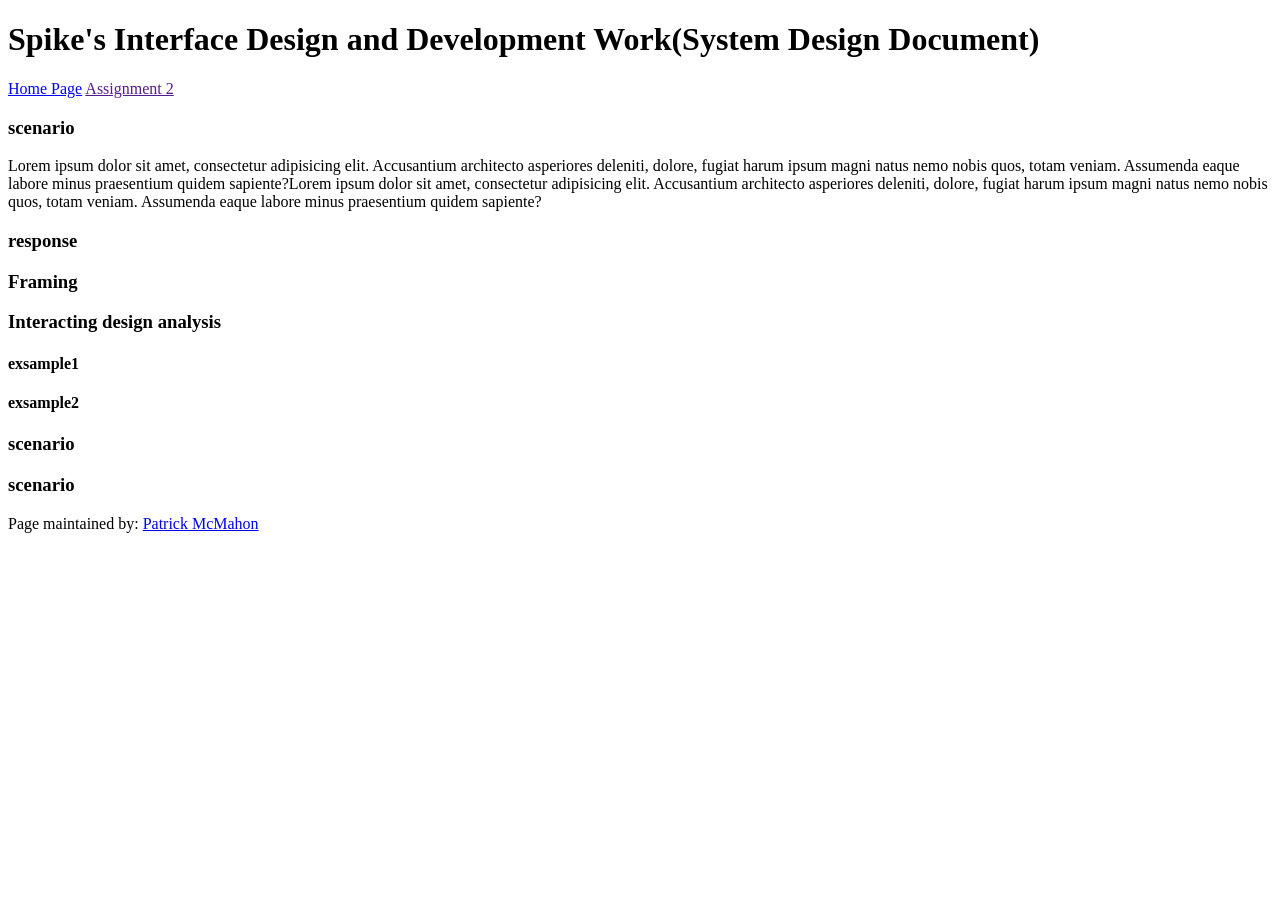
==== assignment1.html @ 2591f69e "111" ====
<!doctype html>
<html lang="en">
<head>
    <meta charset="UTF-8">
    <meta name="viewport"
          content="width=device-width, user-scalable=no, initial-scale=1.0, maximum-scale=1.0, minimum-scale=1.0">
    <meta http-equiv="X-UA-Compatible" content="ie=edge">

<!-- !!!!! -->
<!--    change this to refer to your specific page  -->
    <title>Assignment 1</title>

<!-- !!!!! -->
<!--  change this to your preferred icon  -->
    <!-- favicon was sourced from favicon.io but the original graphics are copyright 2020 Twitter, Inc
    and other contributors -->
    <!-- They are licensed under CC-BY 4.0 as linked below -->
    <!-- https://creativecommons.org/licenses/by/4.0/ -->
    <link rel="icon" type="image/png" href="./assets/icons/favicon.png">

    <link rel="stylesheet" href="reset.css">
    <link rel="stylesheet" href="style.css">
</head>
<body>

    <header>
<!-- !!!!! -->
<!--    change this to your preferred online name  -->
        <h1>Spike's Interface Design and Development Work(System Design Document)</h1>
    </header>

    <div class="mainNavContainer">

        <nav>
            <a href="./index.html">Home Page</a>
            <a href="">Assignment 2</a>
        </nav>

        <main>
            <section id="scenario-section">
                <h3>scenario</h3>
                <p> Lorem ipsum dolor sit amet, consectetur adipisicing elit. Accusantium architecto asperiores deleniti, dolore, fugiat harum ipsum magni natus nemo nobis quos, totam veniam. Assumenda eaque labore minus praesentium quidem sapiente?Lorem ipsum dolor sit amet, consectetur adipisicing elit. Accusantium architecto asperiores deleniti, dolore, fugiat harum ipsum magni natus nemo nobis quos, totam veniam. Assumenda eaque labore minus praesentium quidem sapiente?</p>
            </section>
             
                <h3>response</h3>
            
            </section>
             </section>
             
                <h3>Framing</h3>
            
            </section>
             </section>
             
                <h3>Interacting design analysis</h3>
                <h4>exsample1</h4>
                <h4>exsample2</h4>
            
            </section>
             </section>
             
                <h3>scenario</h3>
            
            </section>
             </section>
             
                <h3>scenario</h3>
            
            </section>
        </main>

        <!-- this is an empty element which helps with spacing -->
        <aside></aside>

    </div>

    <footer>
        <p>
<!-- !!!!! -->
<!--    change this to your preferred online name and update link to refer to your github page  -->
            Page maintained by:
            <a href="https://github.com/p-mcmahon-rmit/" target="_blank">
            Patrick McMahon
            </a>
        </p>
    </footer>
</body>
</html>
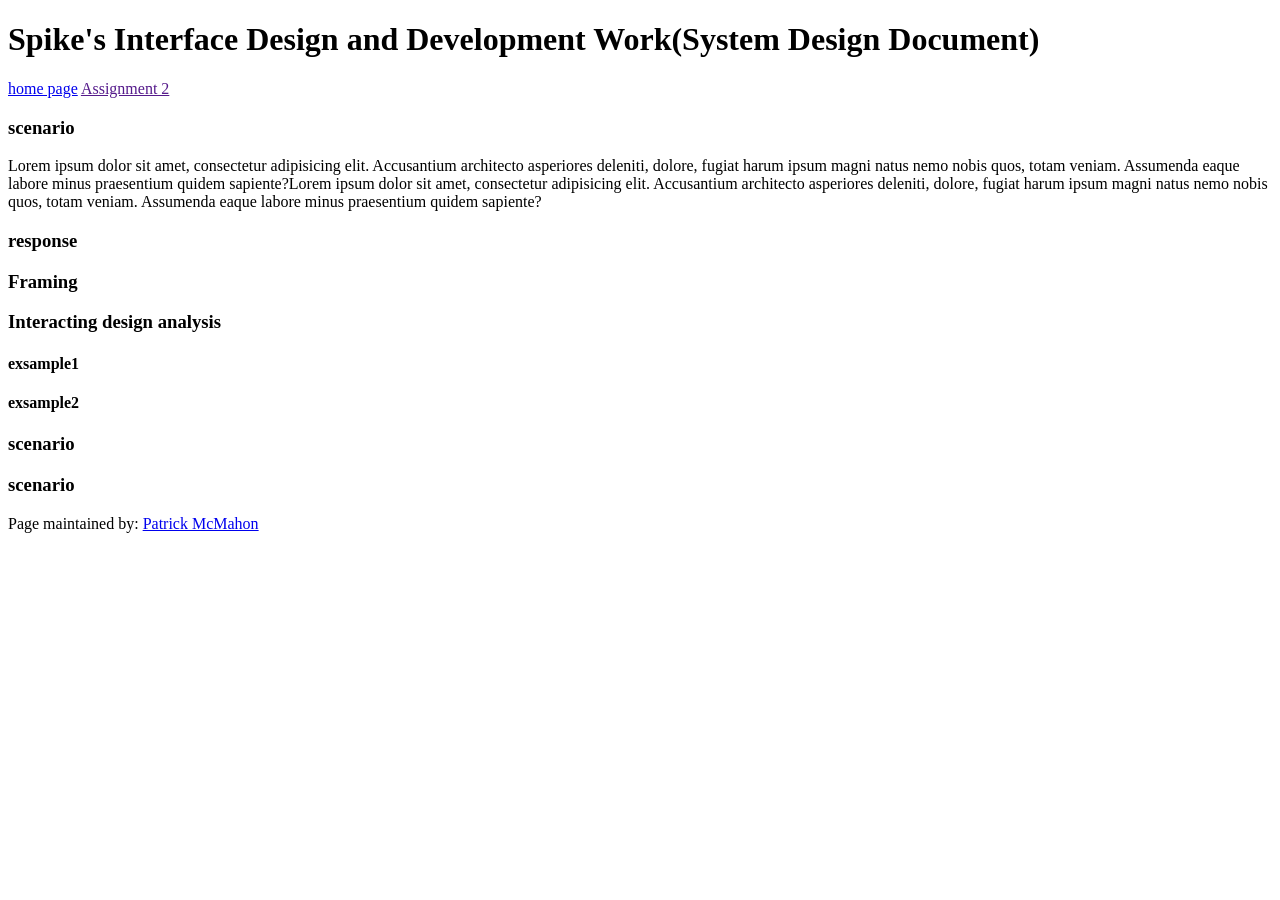
==== commit 742754a0: "detail" ====
--- a/assignment1.html
+++ b/assignment1.html
@@ -8,7 +8,7 @@
 
 <!-- !!!!! -->
 <!--    change this to refer to your specific page  -->
-    <title>Assignment 1</title>
+    <title>specialisationWorkIndex</title>
 
 <!-- !!!!! -->
 <!--  change this to your preferred icon  -->
@@ -32,7 +32,7 @@
     <div class="mainNavContainer">
 
         <nav>
-            <a href="./index.html">Home Page</a>
+            <a href="./index.html">home page</a>
             <a href="">Assignment 2</a>
         </nav>
 
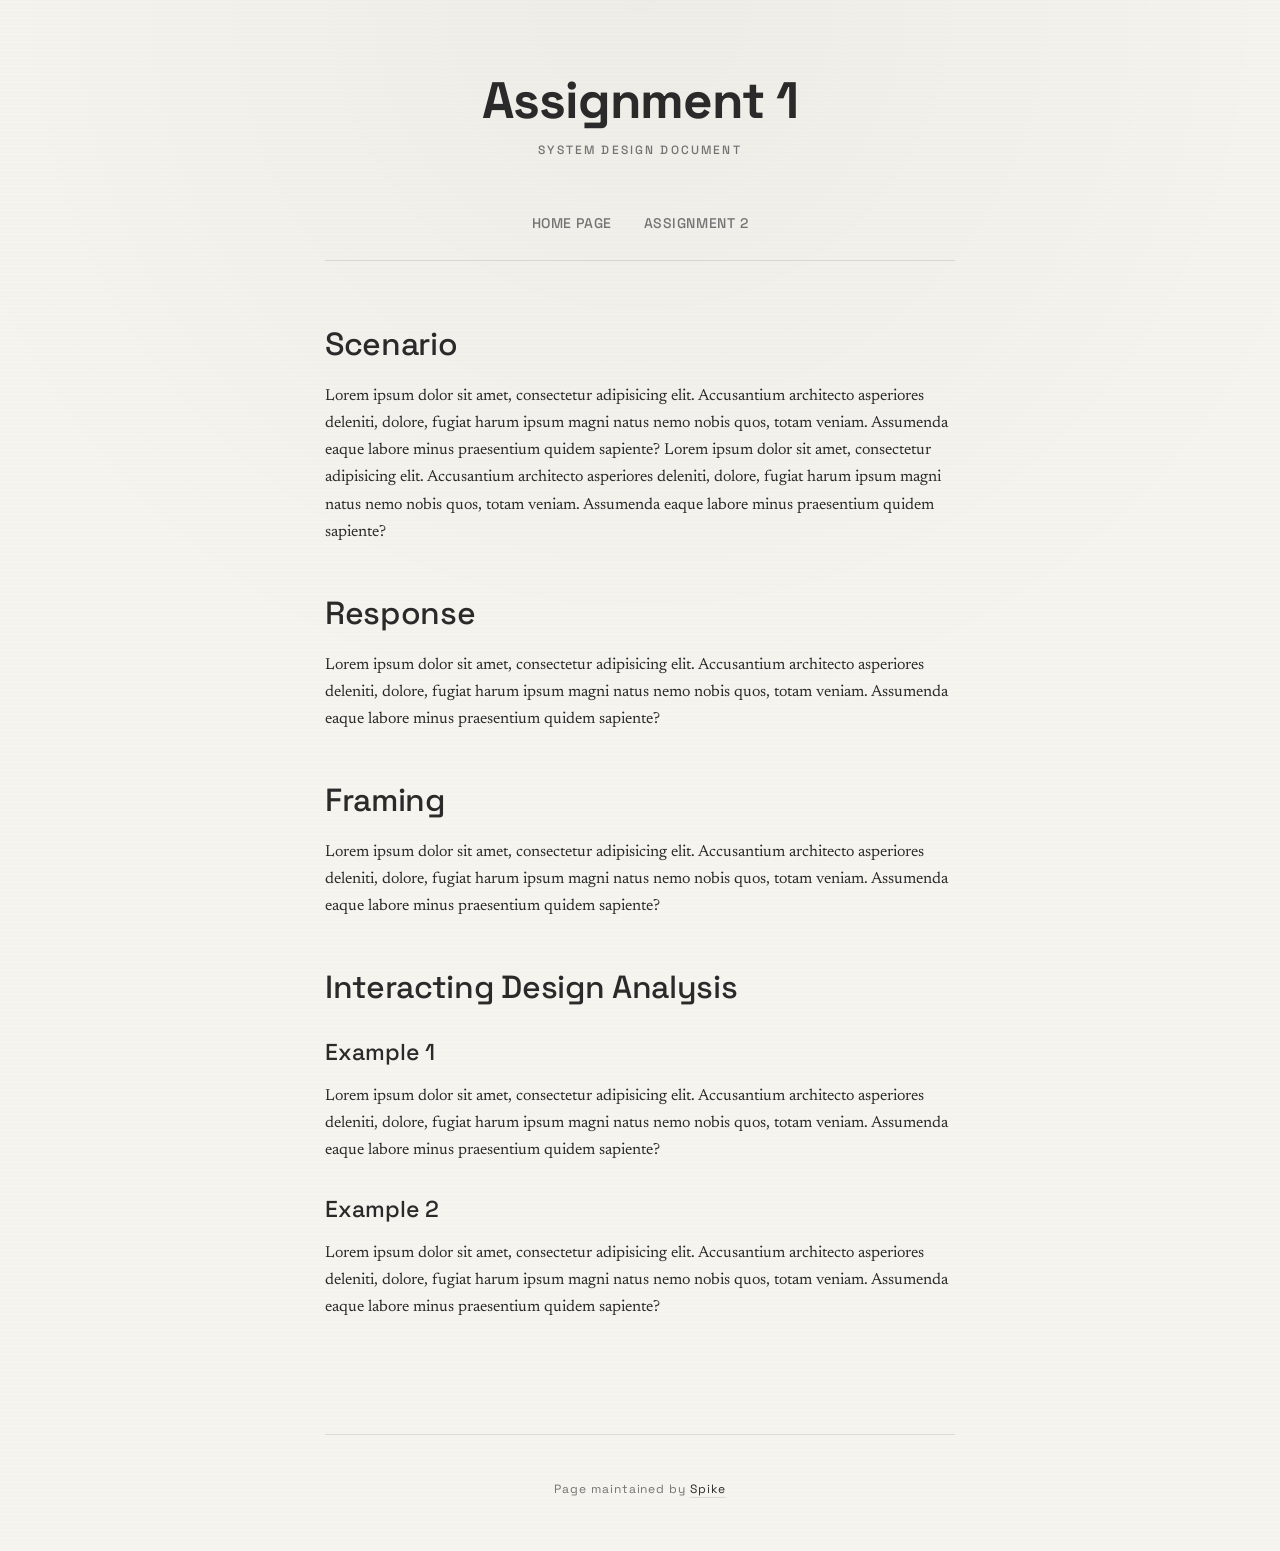
==== commit fef605e9: "The main changes made to the overall CSS style of the webpage" ====
--- a/assignment1.html
+++ b/assignment1.html
@@ -6,12 +6,8 @@
           content="width=device-width, user-scalable=no, initial-scale=1.0, maximum-scale=1.0, minimum-scale=1.0">
     <meta http-equiv="X-UA-Compatible" content="ie=edge">
 
-<!-- !!!!! -->
-<!--    change this to refer to your specific page  -->
     <title>specialisationWorkIndex</title>
 
-<!-- !!!!! -->
-<!--  change this to your preferred icon  -->
     <!-- favicon was sourced from favicon.io but the original graphics are copyright 2020 Twitter, Inc
     and other contributors -->
     <!-- They are licensed under CC-BY 4.0 as linked below -->
@@ -24,65 +20,53 @@
 <body>
 
     <header>
-<!-- !!!!! -->
-<!--    change this to your preferred online name  -->
-        <h1>Spike's Interface Design and Development Work(System Design Document)</h1>
+        <h1>Assignment 1</h1>
+        <p class="subtitle">System Design Document</p>
     </header>
 
-    <div class="mainNavContainer">
+    <nav class="site-nav">
+        <a href="./index.html">Home page</a>
+        <a href="">Assignment 2</a>
+    </nav>
 
-        <nav>
-            <a href="./index.html">home page</a>
-            <a href="">Assignment 2</a>
-        </nav>
+    <main>
+        <article class="prose">
+            <section id="scenario-section">
+                <h2>Scenario</h2>
+                <p>Lorem ipsum dolor sit amet, consectetur adipisicing elit. Accusantium architecto asperiores deleniti, dolore, fugiat harum ipsum magni natus nemo nobis quos, totam veniam. Assumenda eaque labore minus praesentium quidem sapiente? Lorem ipsum dolor sit amet, consectetur adipisicing elit. Accusantium architecto asperiores deleniti, dolore, fugiat harum ipsum magni natus nemo nobis quos, totam veniam. Assumenda eaque labore minus praesentium quidem sapiente?</p>
+            </section>
 
-        <main>
-            <section id="scenario-section">
-                <h3>scenario</h3>
-                <p> Lorem ipsum dolor sit amet, consectetur adipisicing elit. Accusantium architecto asperiores deleniti, dolore, fugiat harum ipsum magni natus nemo nobis quos, totam veniam. Assumenda eaque labore minus praesentium quidem sapiente?Lorem ipsum dolor sit amet, consectetur adipisicing elit. Accusantium architecto asperiores deleniti, dolore, fugiat harum ipsum magni natus nemo nobis quos, totam veniam. Assumenda eaque labore minus praesentium quidem sapiente?</p>
+            <section id="response-section">
+                <h2>Response</h2>
+                <p>Lorem ipsum dolor sit amet, consectetur adipisicing elit. Accusantium architecto asperiores deleniti, dolore, fugiat harum ipsum magni natus nemo nobis quos, totam veniam. Assumenda eaque labore minus praesentium quidem sapiente?</p>
             </section>
-             
-                <h3>response</h3>
-            
+
+            <section id="framing-section">
+                <h2>Framing</h2>
+                <p>Lorem ipsum dolor sit amet, consectetur adipisicing elit. Accusantium architecto asperiores deleniti, dolore, fugiat harum ipsum magni natus nemo nobis quos, totam veniam. Assumenda eaque labore minus praesentium quidem sapiente?</p>
             </section>
-             </section>
-             
-                <h3>Framing</h3>
-            
+
+            <section id="interacting-design-section">
+                <h2>Interacting Design Analysis</h2>
+
+                <section id="example1-section">
+                    <h3>Example 1</h3>
+                    <p>Lorem ipsum dolor sit amet, consectetur adipisicing elit. Accusantium architecto asperiores deleniti, dolore, fugiat harum ipsum magni natus nemo nobis quos, totam veniam. Assumenda eaque labore minus praesentium quidem sapiente?</p>
+                </section>
+
+                <section id="example2-section">
+                    <h3>Example 2</h3>
+                    <p>Lorem ipsum dolor sit amet, consectetur adipisicing elit. Accusantium architecto asperiores deleniti, dolore, fugiat harum ipsum magni natus nemo nobis quos, totam veniam. Assumenda eaque labore minus praesentium quidem sapiente?</p>
+                </section>
             </section>
-             </section>
-             
-                <h3>Interacting design analysis</h3>
-                <h4>exsample1</h4>
-                <h4>exsample2</h4>
-            
-            </section>
-             </section>
-             
-                <h3>scenario</h3>
-            
-            </section>
-             </section>
-             
-                <h3>scenario</h3>
-            
-            </section>
-        </main>
-
-        <!-- this is an empty element which helps with spacing -->
-        <aside></aside>
-
-    </div>
+        </article>
+    </main>
 
     <footer>
         <p>
-<!-- !!!!! -->
-<!--    change this to your preferred online name and update link to refer to your github page  -->
-            Page maintained by:
-            <a href="https://github.com/p-mcmahon-rmit/" target="_blank">
-            Patrick McMahon
-            </a>
+            Page maintained by
+            <a href="https://github.com/yichiban1" target="_blank">Spike</a>
         </p>
     </footer>
 </body>
-</html>+</html>
--- a/style.css
+++ b/style.css
@@ -0,0 +1,230 @@
+/* ===== fonts ===== */
+@import url('https://fonts.googleapis.com/css2?family=Newsreader:ital,opsz,wght@0,6..72,400;0,6..72,500;0,6..72,700;1,6..72,400&family=Space+Grotesk:wght@400;500;700&display=swap');
+
+/* ===== colour scheme ===== */
+:root {
+    --bg: #f6f4ee;
+    --text: #2a2a2a;
+    --muted: #737373;
+    --rule: rgba(42, 42, 42, 0.12);
+
+    --font-display: 'Space Grotesk', sans-serif;
+    --font-body: 'Newsreader', Georgia, serif;
+
+    --space-xs: 0.5rem;
+    --space-sm: 1rem;
+    --space-md: 2rem;
+    --space-lg: 4rem;
+    --space-xl: 6rem;
+}
+
+/* ===== base ===== */
+body {
+    background-color: var(--bg);
+    color: var(--text);
+    font-family: var(--font-body);
+    font-size: clamp(1rem, 1.15vw, 1.125rem);
+    line-height: 1.7;
+
+    min-height: 100vh;
+    display: flex;
+    flex-direction: column;
+    align-items: center;
+    padding: var(--space-md);
+
+    /* subtle paper texture */
+    background-image:
+        radial-gradient(circle at 50% 0%, rgba(0, 0, 0, 0.03) 0%, transparent 45%),
+        linear-gradient(180deg, rgba(0, 0, 0, 0.015) 0%, transparent 1px);
+    background-size: 100% 100%, 100% 4px;
+}
+
+/* ===== header ===== */
+header {
+    text-align: center;
+    margin-block-end: var(--space-md);
+    max-width: 70ch;
+}
+
+header h1 {
+    font-family: var(--font-display);
+    font-size: clamp(2rem, 4vw, 3.5rem);
+    font-weight: 700;
+    line-height: 1.05;
+    letter-spacing: -0.02em;
+    margin-block-end: var(--space-xs);
+}
+
+.subtitle {
+    font-family: var(--font-display);
+    font-size: 0.75rem;
+    font-weight: 500;
+    letter-spacing: 0.18em;
+    text-transform: uppercase;
+    color: var(--muted);
+}
+
+/* ===== navigation ===== */
+.site-nav {
+    display: flex;
+    justify-content: center;
+    gap: var(--space-md);
+    margin-block-end: var(--space-lg);
+    padding-block-end: var(--space-sm);
+    border-bottom: 1px solid var(--rule);
+    width: min(100%, 70ch);
+}
+
+.site-nav a {
+    font-family: var(--font-display);
+    font-size: 0.875rem;
+    font-weight: 500;
+    letter-spacing: 0.04em;
+    text-transform: uppercase;
+    text-decoration: none;
+    color: var(--muted);
+    position: relative;
+    padding-block: var(--space-xs);
+    transition: color 0.2s ease;
+}
+
+.site-nav a::after {
+    content: '';
+    position: absolute;
+    left: 50%;
+    bottom: 0;
+    width: 0;
+    height: 1.5px;
+    background-color: var(--text);
+    transform: translateX(-50%);
+    transition: width 0.25s ease;
+}
+
+.site-nav a:hover,
+.site-nav a:focus {
+    color: var(--text);
+}
+
+.site-nav a:hover::after,
+.site-nav a:focus::after {
+    width: 100%;
+}
+
+/* ===== main ===== */
+main {
+    flex: 1;
+    width: min(100%, 70ch);
+}
+
+/* ===== prose ===== */
+.prose {
+    --prose-flow: 1.5em;
+}
+
+.prose > * + * {
+    margin-block-start: var(--prose-flow);
+}
+
+.prose h2,
+.prose h3,
+.prose h4 {
+    font-family: var(--font-display);
+    font-weight: 500;
+    line-height: 1.2;
+    color: var(--text);
+}
+
+.prose h2 {
+    font-size: clamp(1.5rem, 2.5vw, 2.25rem);
+    margin-block-start: 1.5em;
+    margin-block-end: 0.6em;
+    letter-spacing: -0.01em;
+}
+
+.prose h3 {
+    font-size: clamp(1.15rem, 1.8vw, 1.5rem);
+    margin-block-start: 1.4em;
+    margin-block-end: 0.4em;
+}
+
+.prose h4 {
+    font-size: 1.1rem;
+    margin-block-start: 1.1em;
+    margin-block-end: 0.3em;
+}
+
+.prose p {
+    max-width: 70ch;
+    hyphens: auto;
+}
+
+.prose p + p {
+    margin-block-start: 1em;
+}
+
+.prose section:first-child > :is(h2, h3, h4):first-of-type {
+    margin-block-start: 0;
+}
+
+.prose a {
+    color: var(--text);
+    text-decoration: underline;
+    text-decoration-thickness: 1px;
+    text-underline-offset: 0.2em;
+    text-decoration-color: var(--muted);
+    transition: text-decoration-color 0.2s ease;
+}
+
+.prose a:hover,
+.prose a:focus {
+    text-decoration-color: var(--text);
+}
+
+
+
+/* ===== footer ===== */
+footer {
+    margin-block-start: var(--space-xl);
+    padding-block-start: var(--space-md);
+    border-top: 1px solid var(--rule);
+    width: min(100%, 70ch);
+    text-align: center;
+}
+
+footer p {
+    font-family: var(--font-display);
+    font-size: 0.75rem;
+    letter-spacing: 0.08em;
+    color: var(--muted);
+}
+
+footer a {
+    color: var(--text);
+    text-decoration: none;
+    border-bottom: 1px solid var(--rule);
+    transition: border-color 0.2s ease;
+}
+
+footer a:hover,
+footer a:focus {
+    border-color: var(--text);
+}
+
+/* ===== focus states ===== */
+a:focus-visible {
+    outline: 2px solid var(--text);
+    outline-offset: 3px;
+}
+
+/* ===== compact windows (no mobile collapse) ===== */
+@media (width < 900px) {
+    :root {
+        --space-md: 1.5rem;
+        --space-lg: 2.5rem;
+        --space-xl: 4rem;
+    }
+
+    .site-nav {
+        gap: var(--space-sm);
+    }
+}
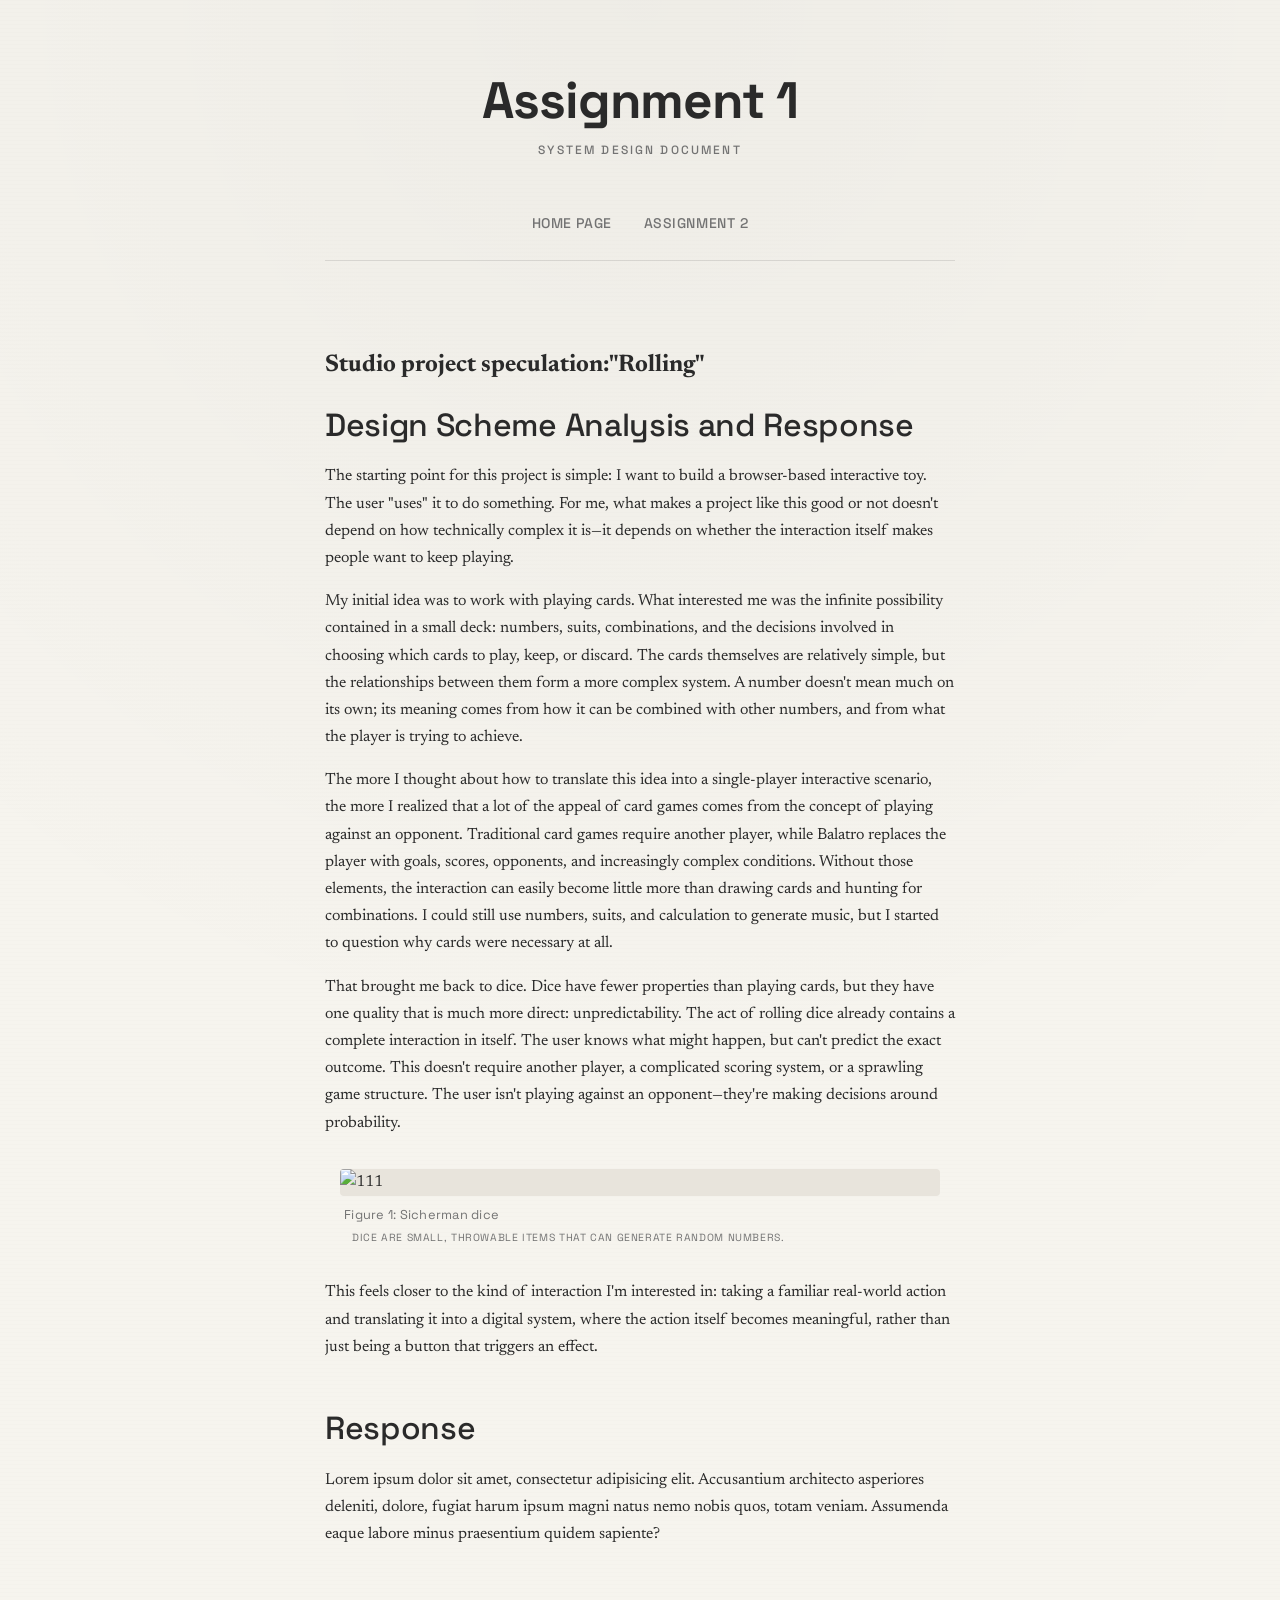
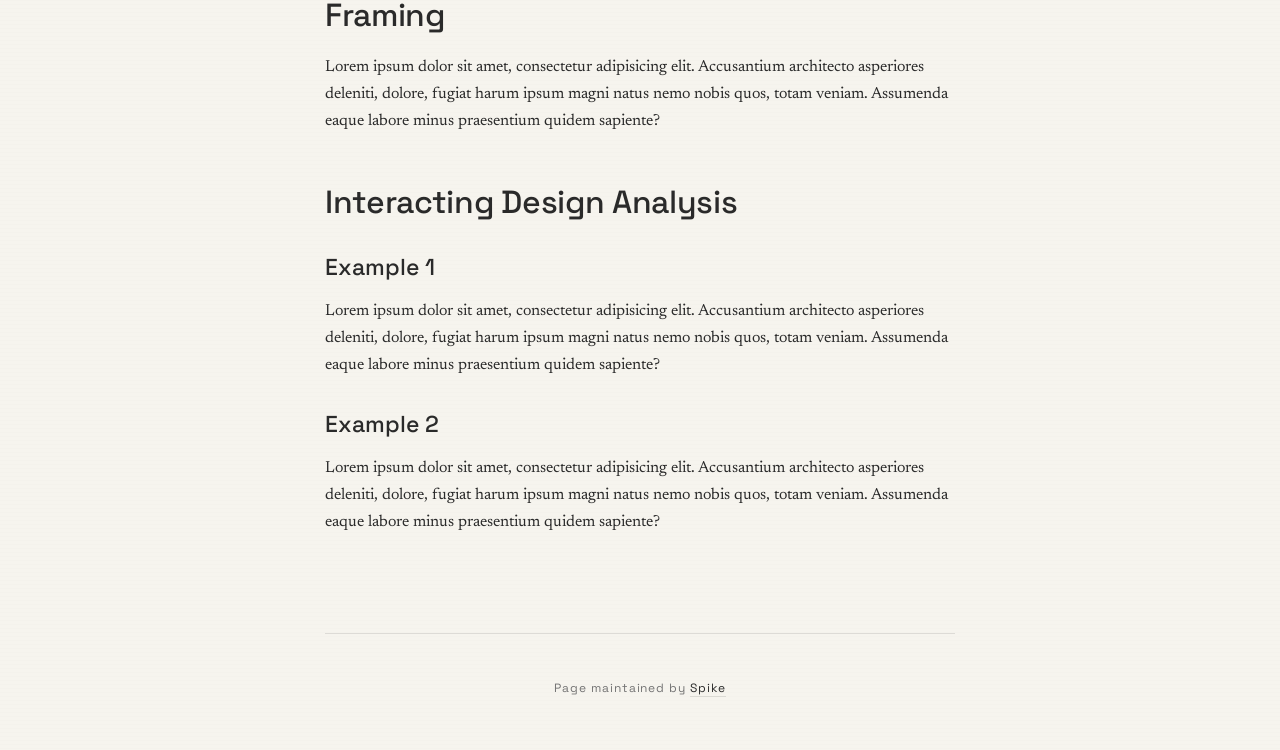
==== commit ea442b9c: "Writing and adding images for Design Scheme Analysis and Response" ====
--- a/assignment1.html
+++ b/assignment1.html
@@ -28,12 +28,28 @@
         <a href="./index.html">Home page</a>
         <a href="">Assignment 2</a>
     </nav>
-
-    <main>
+ <section>
+                <h2>Studio project speculation:"Rolling"</h2>
+   <main>
         <article class="prose">
             <section id="scenario-section">
-                <h2>Scenario</h2>
-                <p>Lorem ipsum dolor sit amet, consectetur adipisicing elit. Accusantium architecto asperiores deleniti, dolore, fugiat harum ipsum magni natus nemo nobis quos, totam veniam. Assumenda eaque labore minus praesentium quidem sapiente? Lorem ipsum dolor sit amet, consectetur adipisicing elit. Accusantium architecto asperiores deleniti, dolore, fugiat harum ipsum magni natus nemo nobis quos, totam veniam. Assumenda eaque labore minus praesentium quidem sapiente?</p>
+                <h2>Design Scheme Analysis and Response</h2>
+                <p>The starting point for this project is simple: I want to build a browser-based interactive toy. The user "uses" it to do something. For me, what makes a project like this good or not doesn't depend on how technically complex it is—it depends on whether the interaction itself makes people want to keep playing.</p>
+                <p>My initial idea was to work with playing cards. What interested me was the infinite possibility contained in a small deck: numbers, suits, combinations, and the decisions involved in choosing which cards to play, keep, or discard. The cards themselves are relatively simple, but the relationships between them form a more complex system. A number doesn't mean much on its own; its meaning comes from how it can be combined with other numbers, and from what the player is trying to achieve.</p>
+                <p>The more I thought about how to translate this idea into a single-player interactive scenario, the more I realized that a lot of the appeal of card games comes from the concept of playing against an opponent. Traditional card games require another player, while Balatro replaces the player with goals, scores, opponents, and increasingly complex conditions. Without those elements, the interaction can easily become little more than drawing cards and hunting for combinations. I could still use numbers, suits, and calculation to generate music, but I started to question why cards were necessary at all.</p>
+                <p>That brought me back to dice. Dice have fewer properties than playing cards, but they have one quality that is much more direct: unpredictability. The act of rolling dice already contains a complete interaction in itself. The user knows what might happen, but can't predict the exact outcome. This doesn't require another player, a complicated scoring system, or a sprawling game structure. The user isn't playing against an opponent—they're making decisions around probability.</p>
+                <figure class="img-figure">
+    <img 
+        src="https://encrypted-tbn0.gstatic.com/images?q=tbn:ANd9GcTRtY-_joizZCEZLC0l9bsGqSrgjkqo_95Gd7u2jXQwyw&s=10" 
+        alt="111"
+        loading="lazy"
+    >
+    <figcaption>
+        Figure 1: Sicherman dice
+        <span class="fig-credit">Dice are small, throwable items that can generate random numbers.</span>
+    </figcaption>
+</figure>
+                <p>This feels closer to the kind of interaction I'm interested in: taking a familiar real-world action and translating it into a digital system, where the action itself becomes meaningful, rather than just being a button that triggers an effect.</p>
             </section>
 
             <section id="response-section">
--- a/style.css
+++ b/style.css
@@ -228,3 +228,37 @@
         gap: var(--space-sm);
     }
 }
+
+
+/* ===== figure / image styles ===== */
+.img-figure {
+    margin-block: var(--space-md);
+    max-width: 600px;  
+    margin-inline: auto; 
+}
+
+.img-figure img {
+    display: block;
+    width: 100%;
+    height: auto;
+    border-radius: 4px;
+    background-color: #e8e4dc;
+}
+
+.img-figure figcaption {
+    font-family: var(--font-display);
+    font-size: 0.8rem;
+    letter-spacing: 0.02em;
+    color: var(--muted);
+    margin-block-start: var(--space-xs);
+    padding-inline: 0.25rem;
+}
+
+.fig-credit {
+    display: inline-block;
+    font-size: 0.65rem;
+    text-transform: uppercase;
+    letter-spacing: 0.06em;
+    opacity: 6;
+    margin-inline-start: 0.5rem;
+}
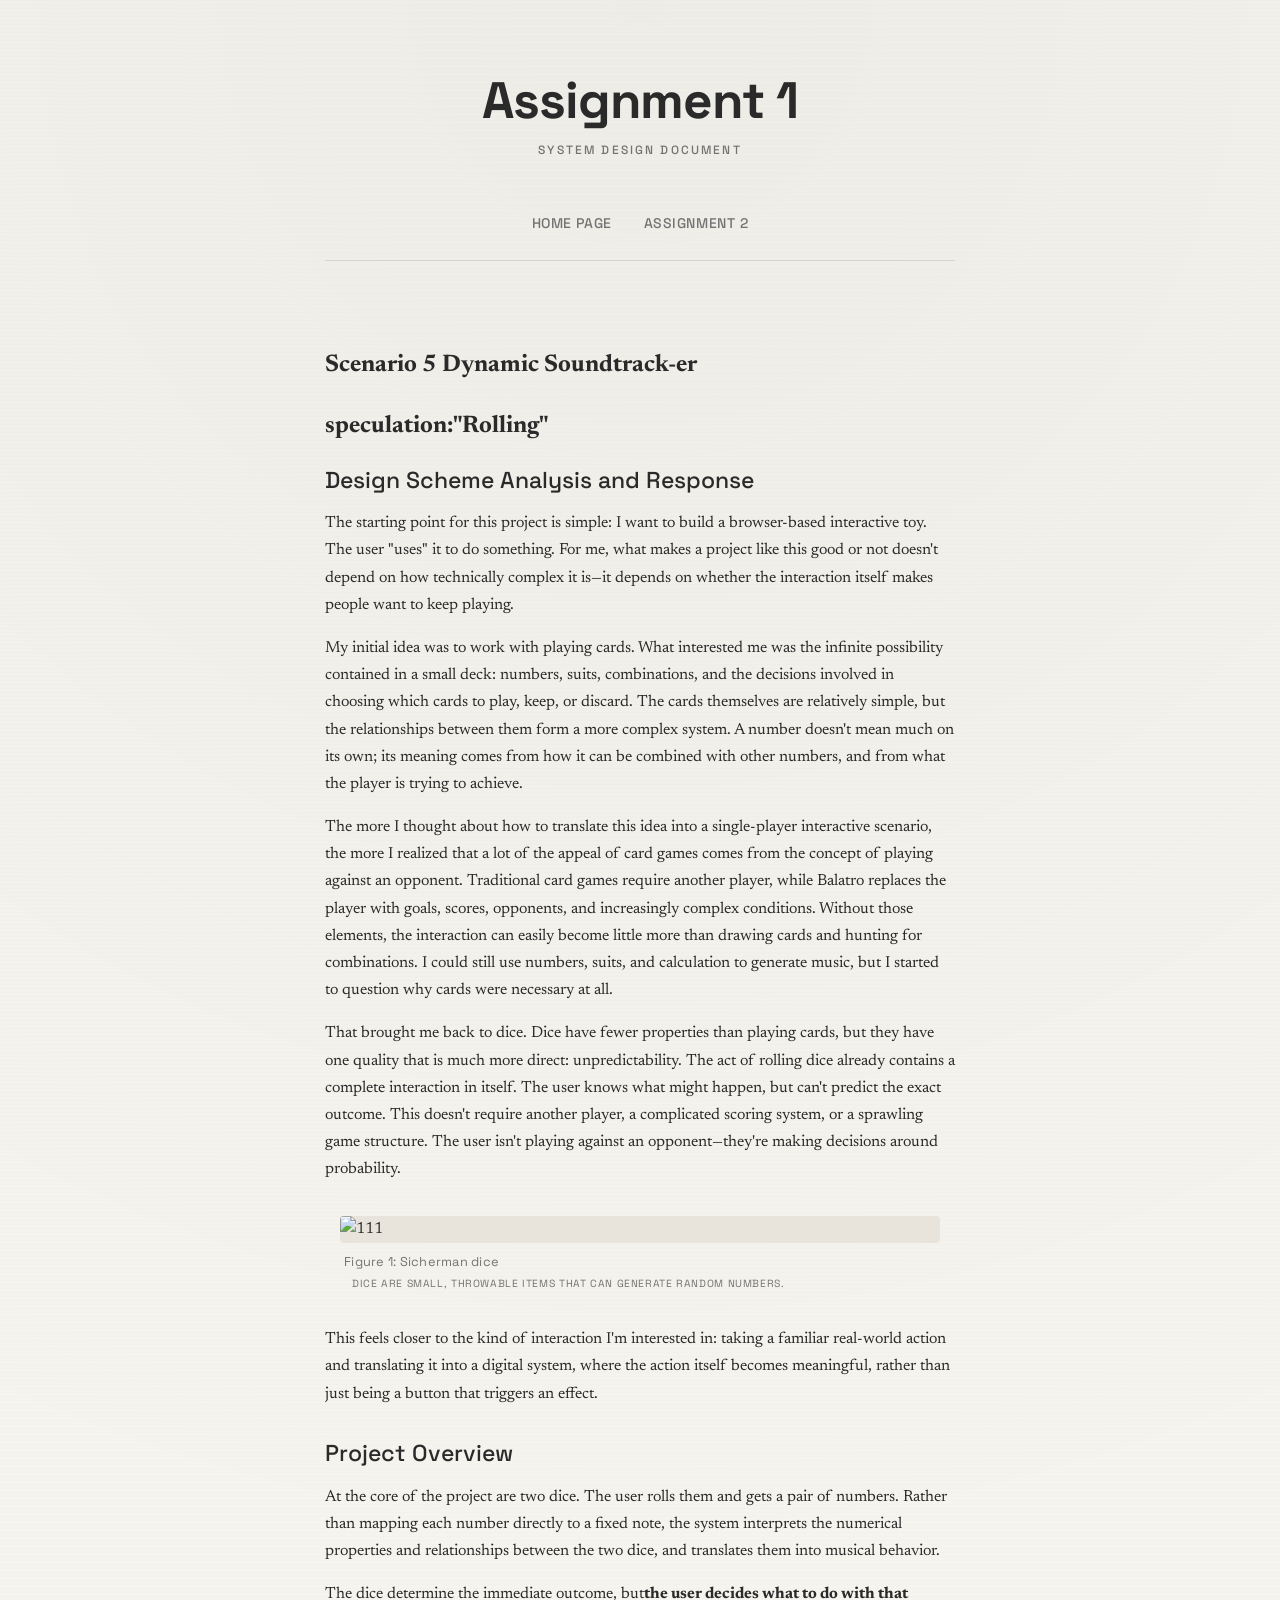
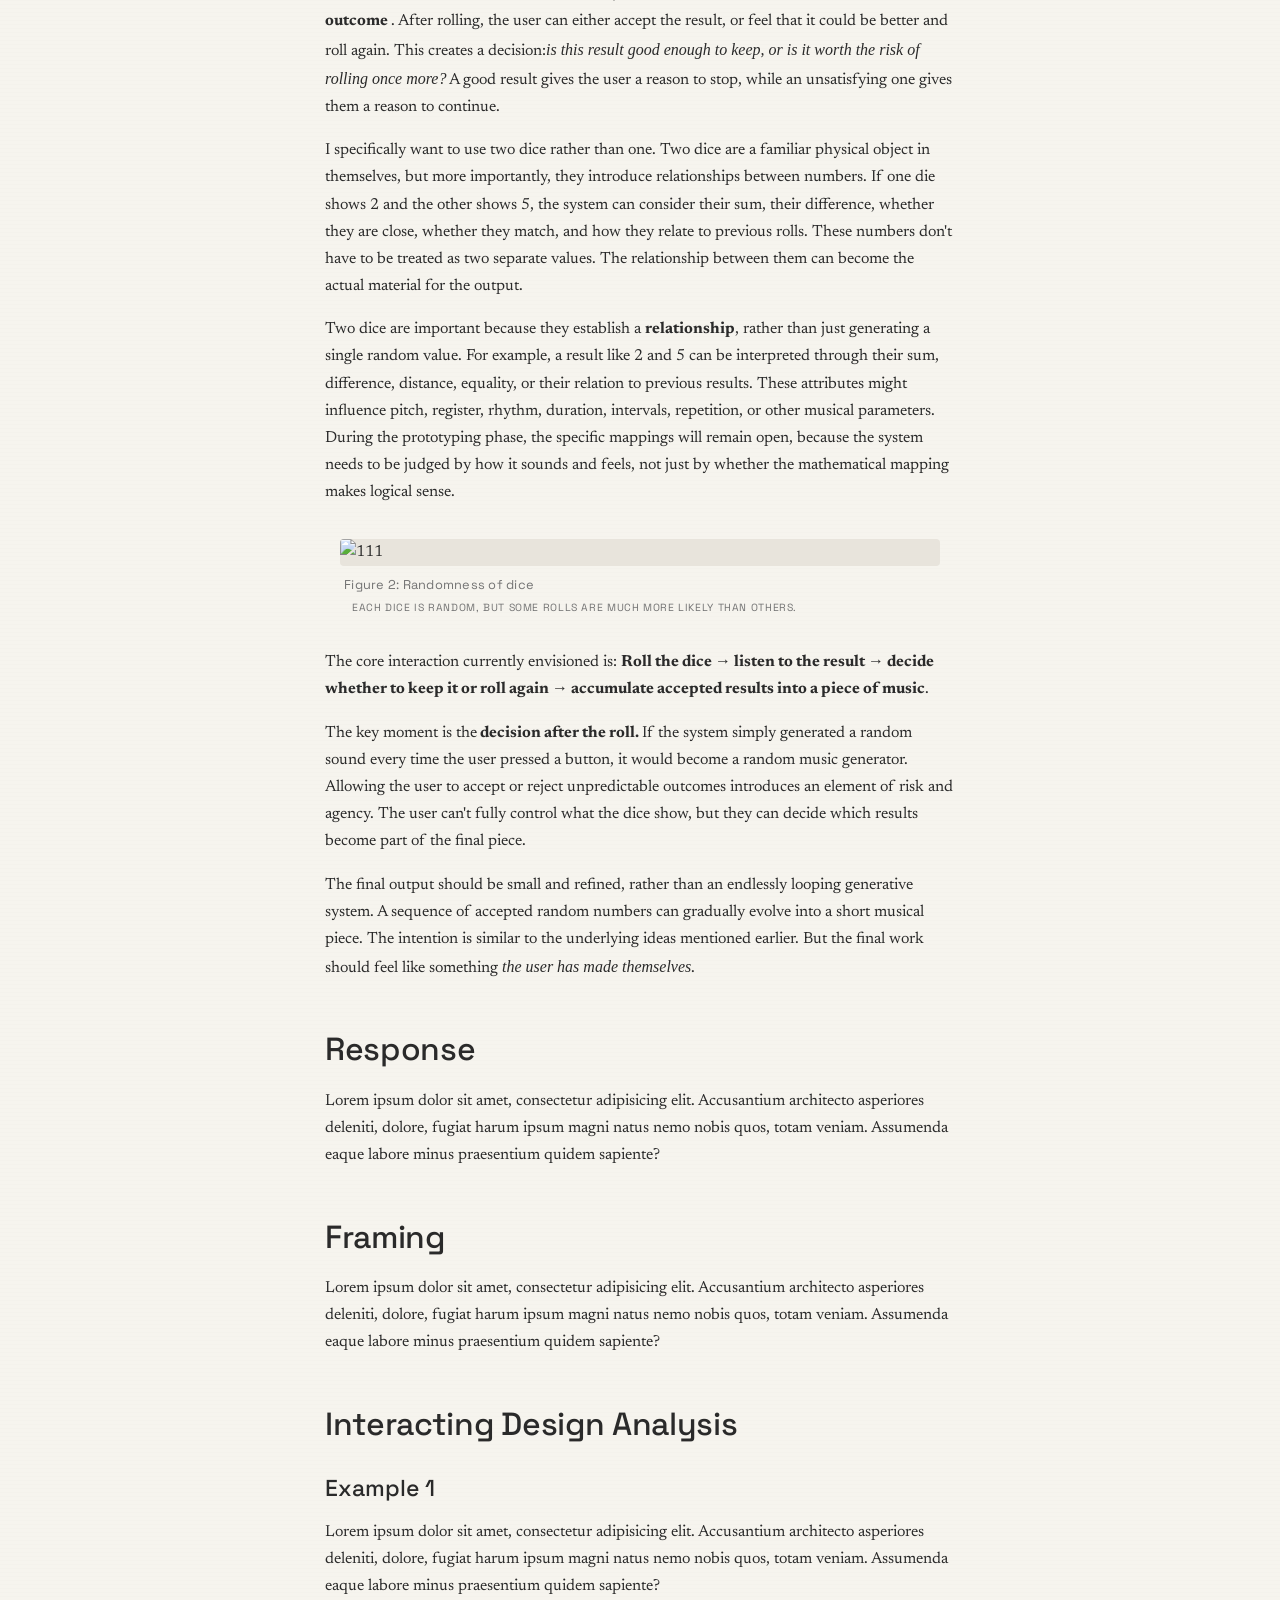
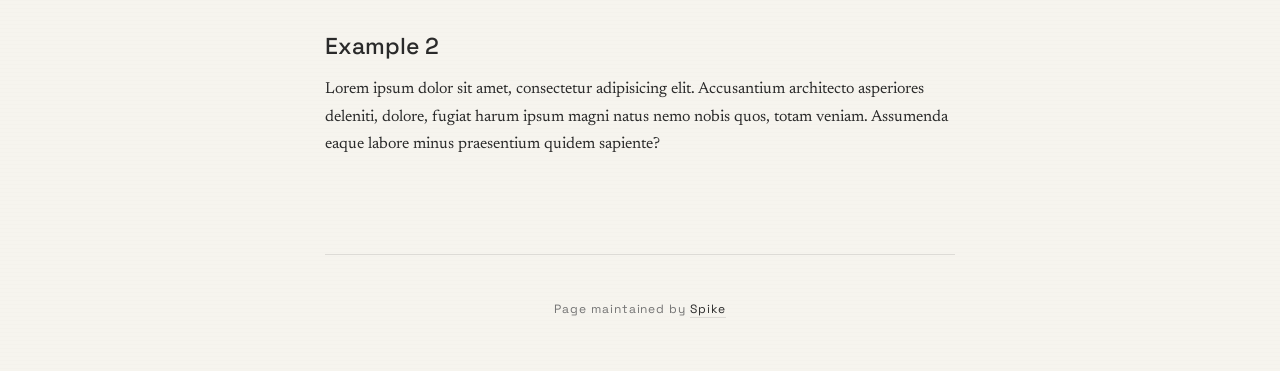
==== commit d99c9238: "Project Overview writing and add pic" ====
--- a/assignment1.html
+++ b/assignment1.html
@@ -29,11 +29,12 @@
         <a href="">Assignment 2</a>
     </nav>
  <section>
-                <h2>Studio project speculation:"Rolling"</h2>
+                <h2>Scenario 5 Dynamic Soundtrack-er </h2>
+                   <h2>speculation:"Rolling"</h2> 
    <main>
         <article class="prose">
             <section id="scenario-section">
-                <h2>Design Scheme Analysis and Response</h2>
+                <h3>Design Scheme Analysis and Response</h3>
                 <p>The starting point for this project is simple: I want to build a browser-based interactive toy. The user "uses" it to do something. For me, what makes a project like this good or not doesn't depend on how technically complex it is—it depends on whether the interaction itself makes people want to keep playing.</p>
                 <p>My initial idea was to work with playing cards. What interested me was the infinite possibility contained in a small deck: numbers, suits, combinations, and the decisions involved in choosing which cards to play, keep, or discard. The cards themselves are relatively simple, but the relationships between them form a more complex system. A number doesn't mean much on its own; its meaning comes from how it can be combined with other numbers, and from what the player is trying to achieve.</p>
                 <p>The more I thought about how to translate this idea into a single-player interactive scenario, the more I realized that a lot of the appeal of card games comes from the concept of playing against an opponent. Traditional card games require another player, while Balatro replaces the player with goals, scores, opponents, and increasingly complex conditions. Without those elements, the interaction can easily become little more than drawing cards and hunting for combinations. I could still use numbers, suits, and calculation to generate music, but I started to question why cards were necessary at all.</p>
@@ -51,6 +52,37 @@
 </figure>
                 <p>This feels closer to the kind of interaction I'm interested in: taking a familiar real-world action and translating it into a digital system, where the action itself becomes meaningful, rather than just being a button that triggers an effect.</p>
             </section>
+
+            <section>
+    <h3>Project Overview</h3>
+    
+    <p>At the core of the project are two dice. The user rolls them and gets a pair of numbers. Rather than mapping each number directly to a fixed note, the system interprets the numerical properties and relationships between the two dice, and translates them into musical behavior.</p>
+
+    <p>The dice determine the immediate outcome, but<strong>the user decides what to do with that outcome </strong>. After rolling, the user can either accept the result, or feel that it could be better and roll again. This creates a decision:<em>is this result good enough to keep, or is it worth the risk of rolling once more?</em> A good result gives the user a reason to stop, while an unsatisfying one gives them a reason to continue.</p>
+
+    <p>I specifically want to use two dice rather than one. Two dice are a familiar physical object in themselves, but more importantly, they introduce relationships between numbers. If one die shows 2 and the other shows 5, the system can consider their sum, their difference, whether they are close, whether they match, and how they relate to previous rolls. These numbers don't have to be treated as two separate values. The relationship between them can become the actual material for the output.</p>
+
+    <p>Two dice are important because they establish a <strong>relationship</strong>, rather than just generating a single random value. For example, a result like 2 and 5 can be interpreted through their sum, difference, distance, equality, or their relation to previous results. These attributes might influence pitch, register, rhythm, duration, intervals, repetition, or other musical parameters. During the prototyping phase, the specific mappings will remain open, because the system needs to be judged by how it sounds and feels, not just by whether the mathematical mapping makes logical sense.</p>
+
+     <figure class="img-figure">
+    <img 
+        src="https://miro.medium.com/v2/resize:fit:1400/1*Z8_BiozJZz5D_C8Nha-lRg.png" 
+        alt="111"
+        loading="lazy"
+    >
+    <figcaption>
+        Figure 2: Randomness of dice
+        <span class="fig-credit">Each dice is random, but some rolls are much more likely than others.</span>
+    </figcaption>
+</figure>
+
+    <p>The core interaction currently envisioned is:
+<strong>Roll the dice → listen to the result → decide whether to keep it or roll again → accumulate accepted results into a piece of music</strong>.</p>
+
+    <p>The key moment is the<strong> decision after the roll. </strong>If the system simply generated a random sound every time the user pressed a button, it would become a random music generator. Allowing the user to accept or reject unpredictable outcomes introduces an element of risk and agency. The user can't fully control what the dice show, but they can decide which results become part of the final piece.</p>
+
+    <p>The final output should be small and refined, rather than an endlessly looping generative system. A sequence of accepted random numbers can gradually evolve into a short musical piece. The intention is similar to the underlying ideas mentioned earlier. But the final work should feel like something <em>the user has made themselves</em>.</p>
+</section>
 
             <section id="response-section">
                 <h2>Response</h2>
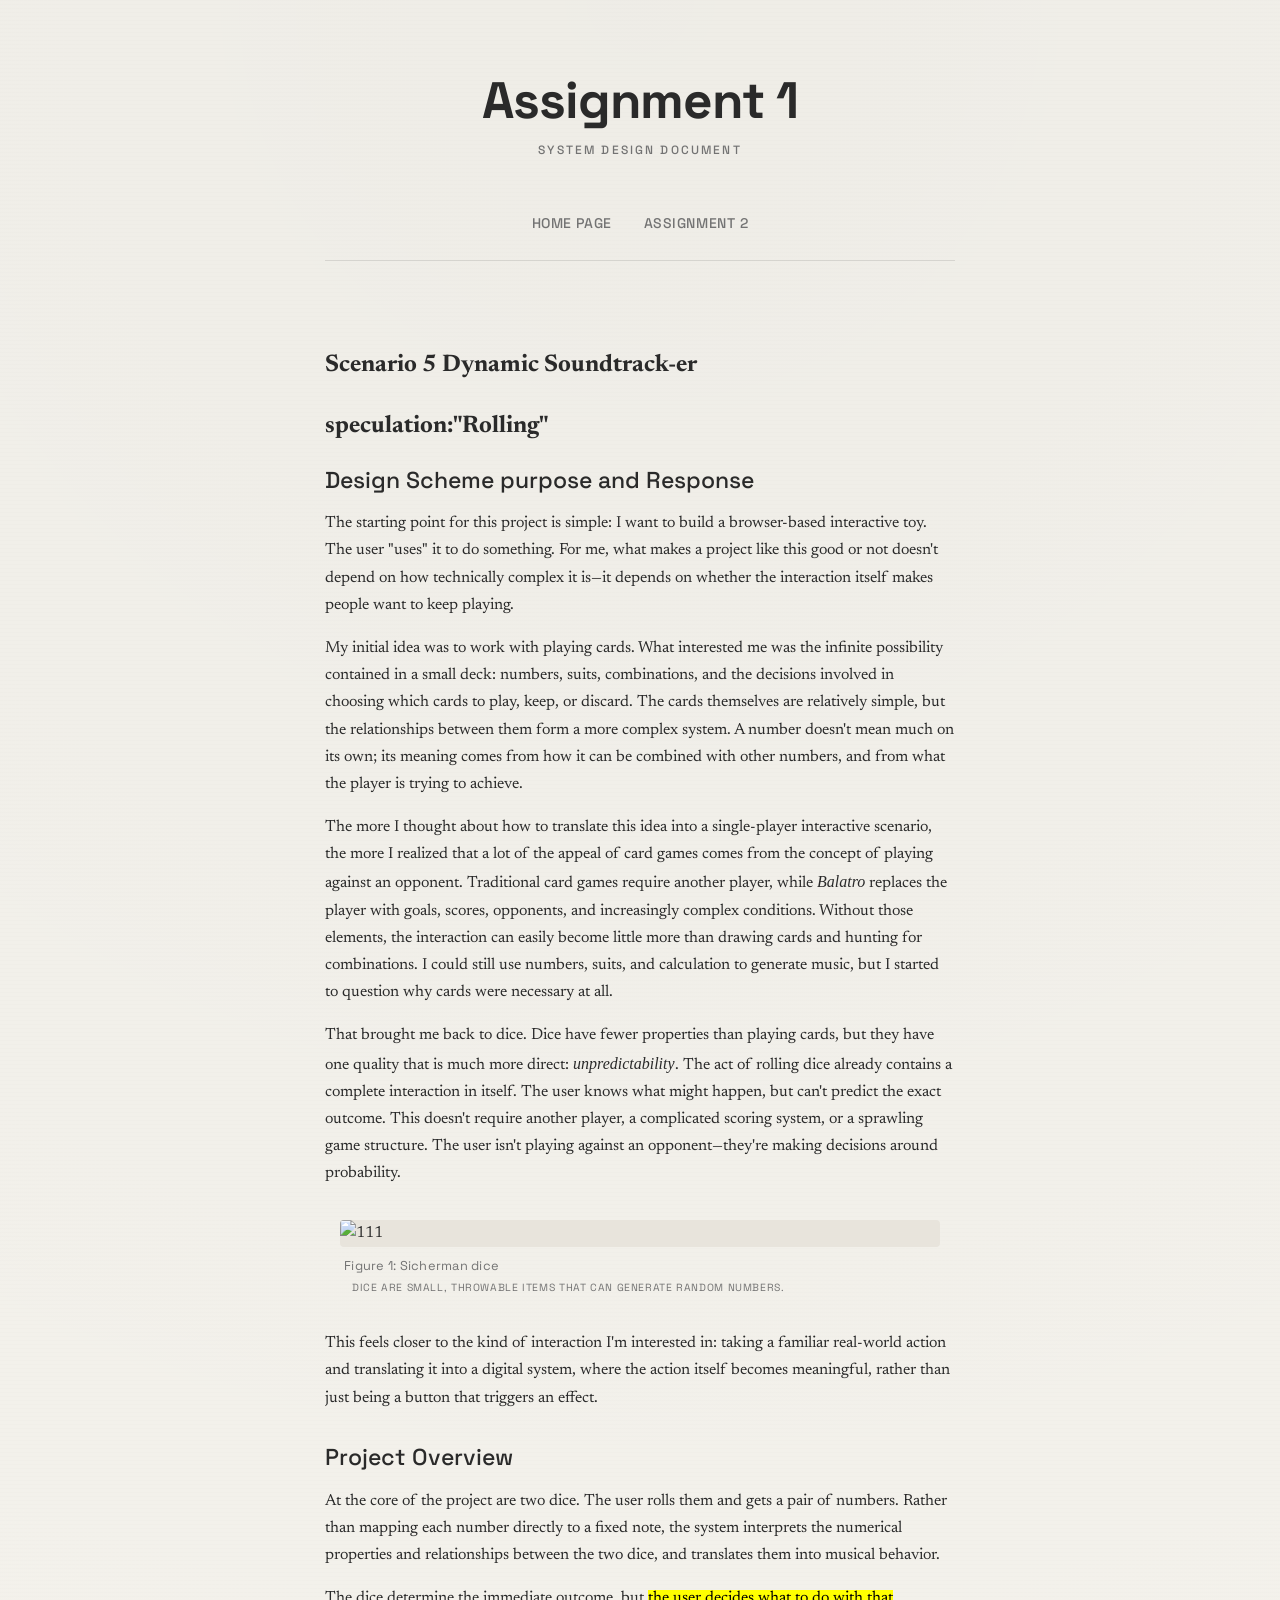
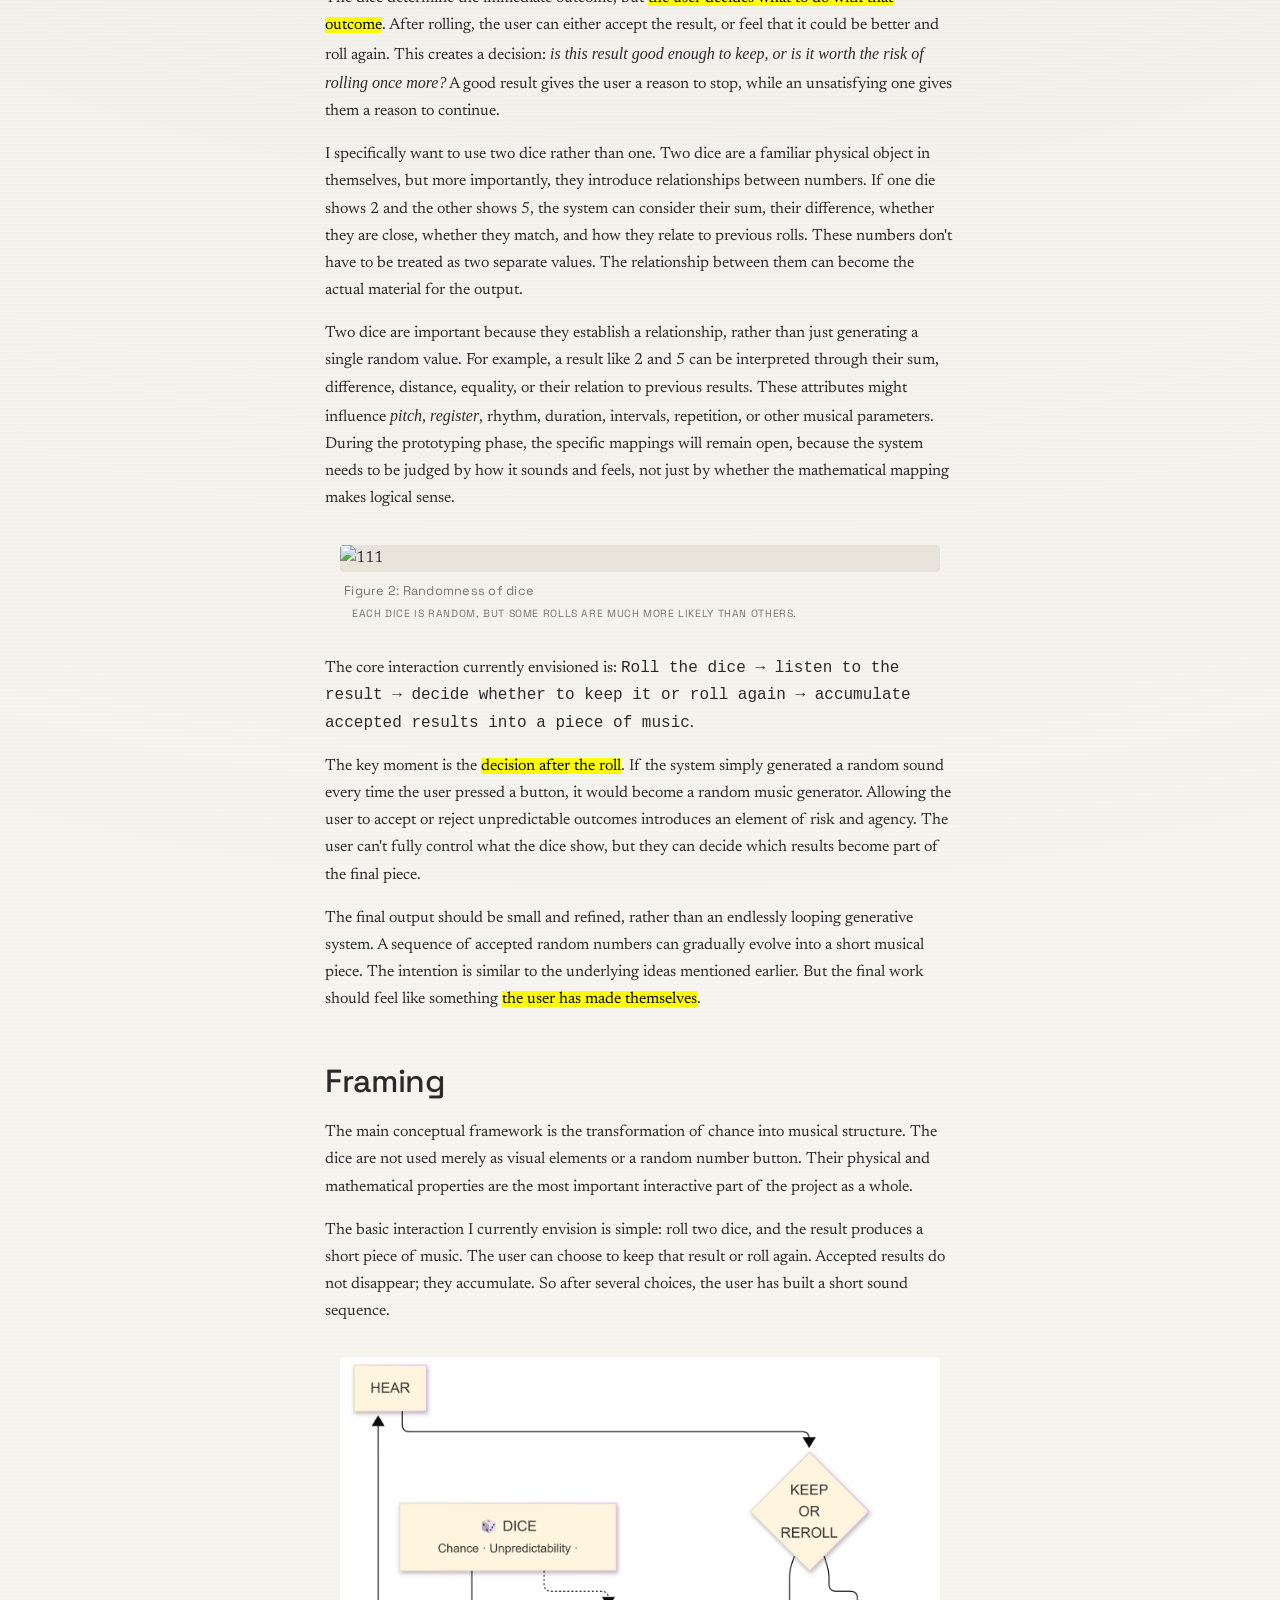
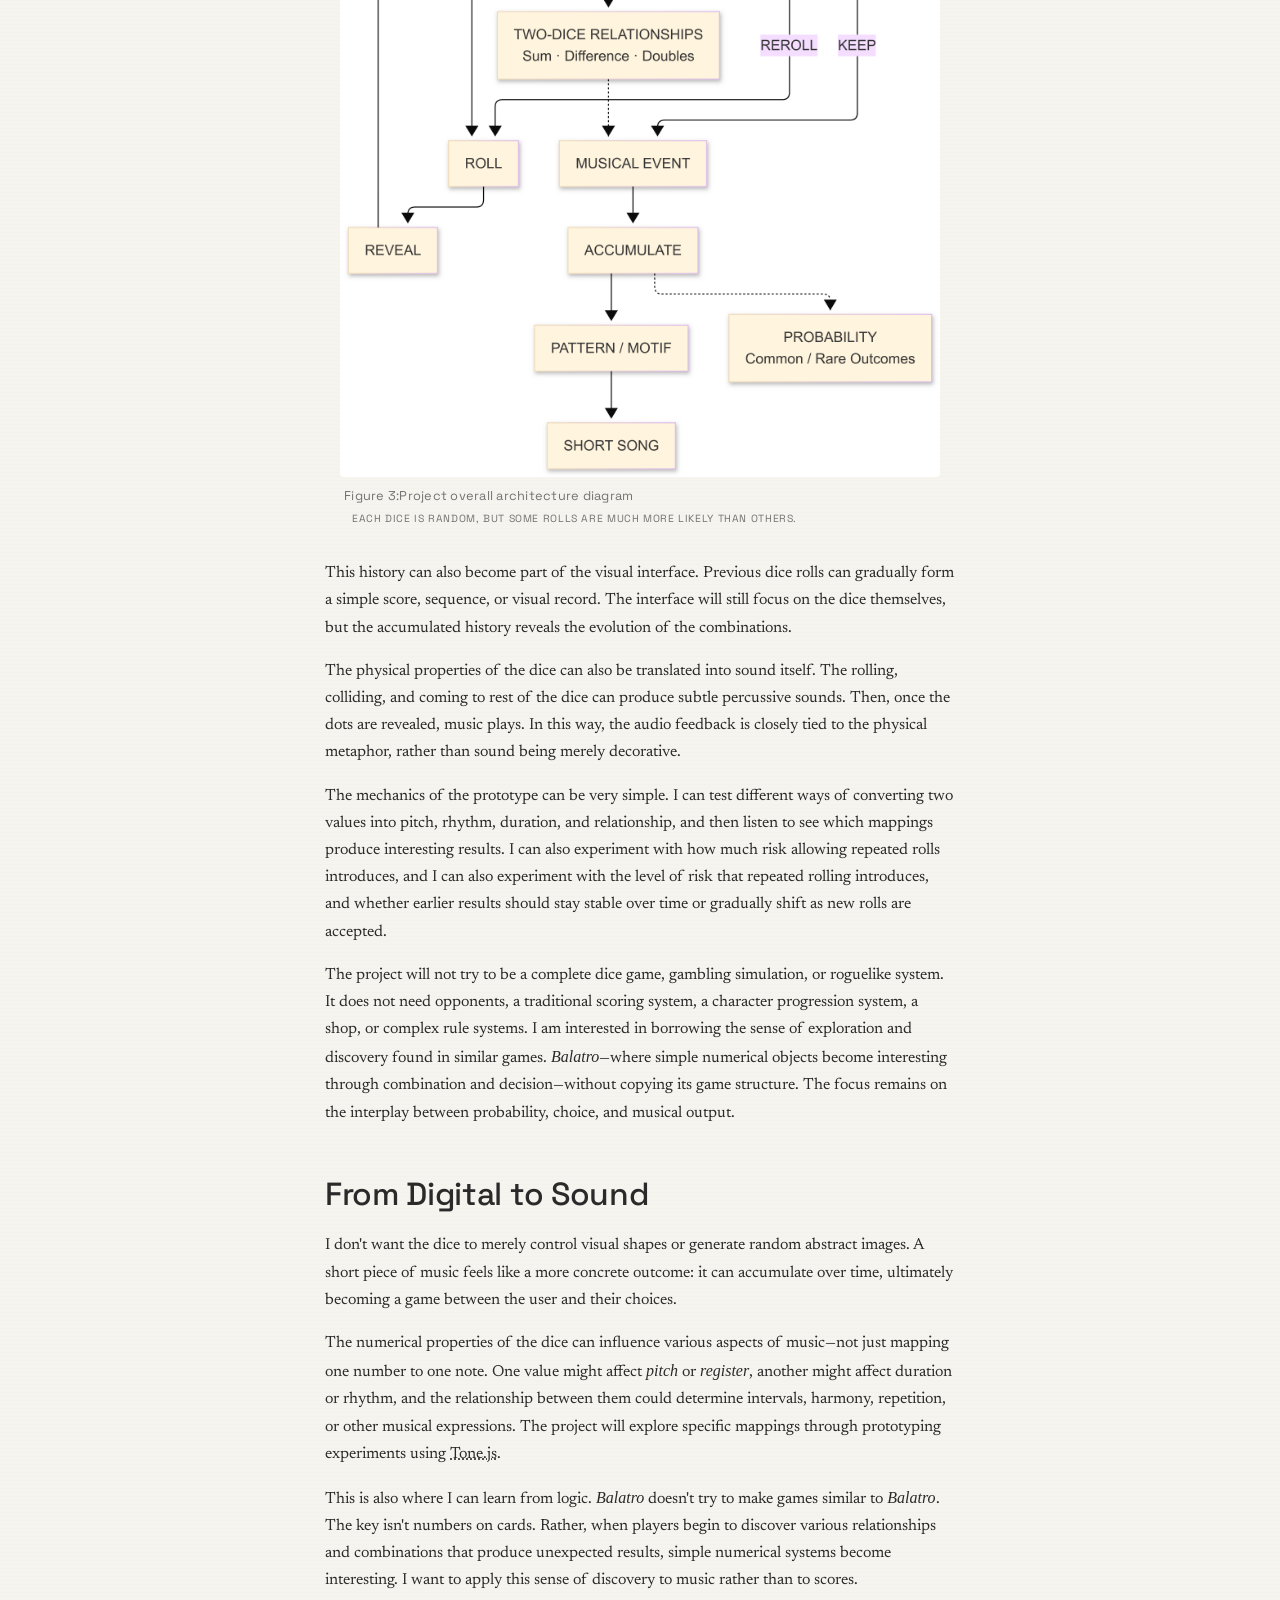
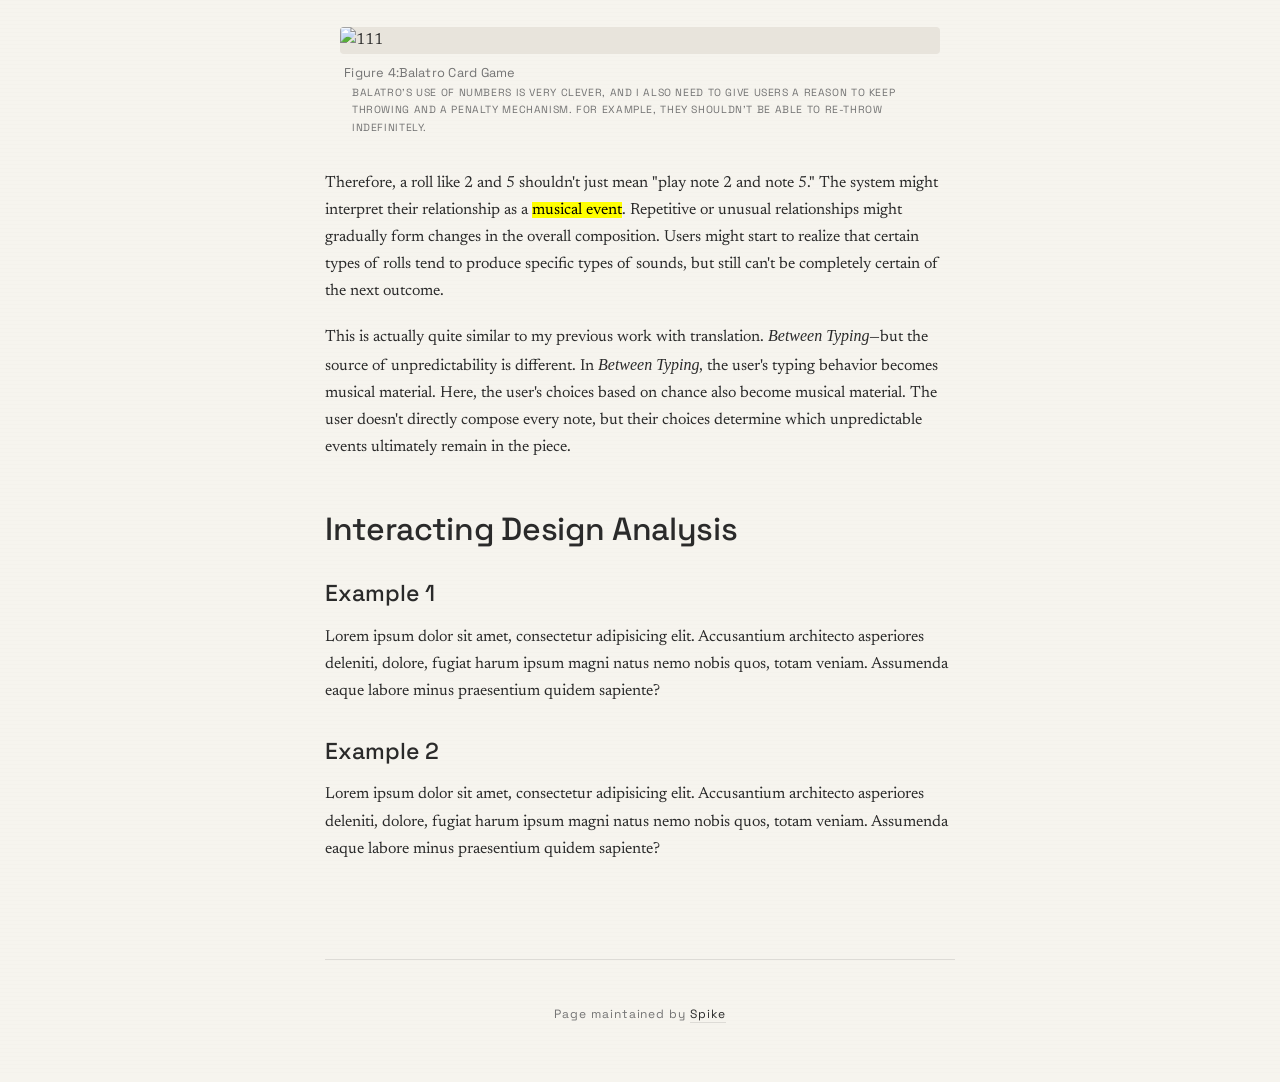
==== commit 8c5bba06: "111New images have been added, along with the writing of two new chapters." ====
--- a/assignment1.html
+++ b/assignment1.html
@@ -34,11 +34,11 @@
    <main>
         <article class="prose">
             <section id="scenario-section">
-                <h3>Design Scheme Analysis and Response</h3>
+                <h3>Design Scheme purpose  and Response</h3>
                 <p>The starting point for this project is simple: I want to build a browser-based interactive toy. The user "uses" it to do something. For me, what makes a project like this good or not doesn't depend on how technically complex it is—it depends on whether the interaction itself makes people want to keep playing.</p>
                 <p>My initial idea was to work with playing cards. What interested me was the infinite possibility contained in a small deck: numbers, suits, combinations, and the decisions involved in choosing which cards to play, keep, or discard. The cards themselves are relatively simple, but the relationships between them form a more complex system. A number doesn't mean much on its own; its meaning comes from how it can be combined with other numbers, and from what the player is trying to achieve.</p>
-                <p>The more I thought about how to translate this idea into a single-player interactive scenario, the more I realized that a lot of the appeal of card games comes from the concept of playing against an opponent. Traditional card games require another player, while Balatro replaces the player with goals, scores, opponents, and increasingly complex conditions. Without those elements, the interaction can easily become little more than drawing cards and hunting for combinations. I could still use numbers, suits, and calculation to generate music, but I started to question why cards were necessary at all.</p>
-                <p>That brought me back to dice. Dice have fewer properties than playing cards, but they have one quality that is much more direct: unpredictability. The act of rolling dice already contains a complete interaction in itself. The user knows what might happen, but can't predict the exact outcome. This doesn't require another player, a complicated scoring system, or a sprawling game structure. The user isn't playing against an opponent—they're making decisions around probability.</p>
+                <p>The more I thought about how to translate this idea into a single-player interactive scenario, the more I realized that a lot of the appeal of card games comes from the concept of playing against an opponent. Traditional card games require another player, while <cite>Balatro</cite> replaces the player with goals, scores, opponents, and increasingly complex conditions. Without those elements, the interaction can easily become little more than drawing cards and hunting for combinations. I could still use numbers, suits, and calculation to generate music, but I started to question why cards were necessary at all.</p>
+                <p>That brought me back to dice. Dice have fewer properties than playing cards, but they have one quality that is much more direct: <dfn>unpredictability</dfn>. The act of rolling dice already contains a complete interaction in itself. The user knows what might happen, but can't predict the exact outcome. This doesn't require another player, a complicated scoring system, or a sprawling game structure. The user isn't playing against an opponent—they're making decisions around probability.</p>
                 <figure class="img-figure">
     <img 
         src="https://encrypted-tbn0.gstatic.com/images?q=tbn:ANd9GcTRtY-_joizZCEZLC0l9bsGqSrgjkqo_95Gd7u2jXQwyw&s=10" 
@@ -58,11 +58,11 @@
     
     <p>At the core of the project are two dice. The user rolls them and gets a pair of numbers. Rather than mapping each number directly to a fixed note, the system interprets the numerical properties and relationships between the two dice, and translates them into musical behavior.</p>
 
-    <p>The dice determine the immediate outcome, but<strong>the user decides what to do with that outcome </strong>. After rolling, the user can either accept the result, or feel that it could be better and roll again. This creates a decision:<em>is this result good enough to keep, or is it worth the risk of rolling once more?</em> A good result gives the user a reason to stop, while an unsatisfying one gives them a reason to continue.</p>
+    <p>The dice determine the immediate outcome, but <mark>the user decides what to do with that outcome</mark>. After rolling, the user can either accept the result, or feel that it could be better and roll again. This creates a decision: <em>is this result good enough to keep, or is it worth the risk of rolling once more?</em> A good result gives the user a reason to stop, while an unsatisfying one gives them a reason to continue.</p>
 
     <p>I specifically want to use two dice rather than one. Two dice are a familiar physical object in themselves, but more importantly, they introduce relationships between numbers. If one die shows 2 and the other shows 5, the system can consider their sum, their difference, whether they are close, whether they match, and how they relate to previous rolls. These numbers don't have to be treated as two separate values. The relationship between them can become the actual material for the output.</p>
 
-    <p>Two dice are important because they establish a <strong>relationship</strong>, rather than just generating a single random value. For example, a result like 2 and 5 can be interpreted through their sum, difference, distance, equality, or their relation to previous results. These attributes might influence pitch, register, rhythm, duration, intervals, repetition, or other musical parameters. During the prototyping phase, the specific mappings will remain open, because the system needs to be judged by how it sounds and feels, not just by whether the mathematical mapping makes logical sense.</p>
+    <p>Two dice are important because they establish a relationship, rather than just generating a single random value. For example, a result like 2 and 5 can be interpreted through their sum, difference, distance, equality, or their relation to previous results. These attributes might influence <dfn>pitch</dfn>, <dfn>register</dfn>, rhythm, duration, intervals, repetition, or other musical parameters. During the prototyping phase, the specific mappings will remain open, because the system needs to be judged by how it sounds and feels, not just by whether the mathematical mapping makes logical sense.</p>
 
      <figure class="img-figure">
     <img 
@@ -77,21 +77,53 @@
 </figure>
 
     <p>The core interaction currently envisioned is:
-<strong>Roll the dice → listen to the result → decide whether to keep it or roll again → accumulate accepted results into a piece of music</strong>.</p>
+    <code>Roll the dice → listen to the result → decide whether to keep it or roll again → accumulate accepted results into a piece of music</code>.</p>
 
-    <p>The key moment is the<strong> decision after the roll. </strong>If the system simply generated a random sound every time the user pressed a button, it would become a random music generator. Allowing the user to accept or reject unpredictable outcomes introduces an element of risk and agency. The user can't fully control what the dice show, but they can decide which results become part of the final piece.</p>
+    <p>The key moment is the <mark>decision after the roll</mark>. If the system simply generated a random sound every time the user pressed a button, it would become a random music generator. Allowing the user to accept or reject unpredictable outcomes introduces an element of risk and agency. The user can't fully control what the dice show, but they can decide which results become part of the final piece.</p>
 
-    <p>The final output should be small and refined, rather than an endlessly looping generative system. A sequence of accepted random numbers can gradually evolve into a short musical piece. The intention is similar to the underlying ideas mentioned earlier. But the final work should feel like something <em>the user has made themselves</em>.</p>
+    <p>The final output should be small and refined, rather than an endlessly looping generative system. A sequence of accepted random numbers can gradually evolve into a short musical piece. The intention is similar to the underlying ideas mentioned earlier. But the final work should feel like something <mark>the user has made themselves</mark>.</p>
 </section>
 
-            <section id="response-section">
-                <h2>Response</h2>
-                <p>Lorem ipsum dolor sit amet, consectetur adipisicing elit. Accusantium architecto asperiores deleniti, dolore, fugiat harum ipsum magni natus nemo nobis quos, totam veniam. Assumenda eaque labore minus praesentium quidem sapiente?</p>
-            </section>
 
             <section id="framing-section">
                 <h2>Framing</h2>
-                <p>Lorem ipsum dolor sit amet, consectetur adipisicing elit. Accusantium architecto asperiores deleniti, dolore, fugiat harum ipsum magni natus nemo nobis quos, totam veniam. Assumenda eaque labore minus praesentium quidem sapiente?</p>
+                <p>The main conceptual framework is the transformation of chance into musical structure. The dice are not used merely as visual elements or a random number button. Their physical and mathematical properties are the most important interactive part of the project as a whole.</p>
+                <p>The basic interaction I currently envision is simple: roll two dice, and the result produces a short piece of music. The user can choose to keep that result or roll again. Accepted results do not disappear; they accumulate. So after several choices, the user has built a short sound sequence.</p>
+                 <figure class="img-figure">
+    <img 
+        src="Pica01.png" 
+        alt="111"
+        loading="lazy"
+         >
+    <figcaption>
+        Figure 3:Project overall architecture diagram
+        <span class="fig-credit">Each dice is random, but some rolls are much more likely than others.</span>
+    </figcaption>
+</figure>
+                <p>This history can also become part of the visual interface. Previous dice rolls can gradually form a simple score, sequence, or visual record. The interface will still focus on the dice themselves, but the accumulated history reveals the evolution of the combinations.</p>
+                <p>The physical properties of the dice can also be translated into sound itself. The rolling, colliding, and coming to rest of the dice can produce subtle percussive sounds. Then, once the dots are revealed, music plays. In this way, the audio feedback is closely tied to the physical metaphor, rather than sound being merely decorative.</p>
+                <p>The mechanics of the prototype can be very simple. I can test different ways of converting two values into pitch, rhythm, duration, and relationship, and then listen to see which mappings produce interesting results. I can also experiment with how much risk allowing repeated rolls introduces, and I can also experiment with the level of risk that repeated rolling introduces, and whether earlier results should stay stable over time or gradually shift as new rolls are accepted.</p>
+                <p>The project will not try to be a complete dice game, gambling simulation, or roguelike system. It does not need opponents, a traditional scoring system, a character progression system, a shop, or complex rule systems. I am interested in borrowing the sense of exploration and discovery found in similar games. <cite>Balatro</cite>—where simple numerical objects become interesting through combination and decision—without copying its game structure. The focus remains on the interplay between probability, choice, and musical output.</p>
+            </section>
+
+               <section id="response-section">
+                <h2>From Digital to Sound</h2>
+                <p>I don't want the dice to merely control visual shapes or generate random abstract images. A short piece of music feels like a more concrete outcome: it can accumulate over time, ultimately becoming a game between the user and their choices.</p>
+                <p>The numerical properties of the dice can influence various aspects of music—not just mapping one number to one note. One value might affect <dfn>pitch</dfn> or <dfn>register</dfn>, another might affect duration or rhythm, and the relationship between them could determine intervals, harmony, repetition, or other musical expressions. The project will explore specific mappings through prototyping experiments using <abbr title="A framework for creating interactive music in the browser">Tone.js</abbr>.</p>
+                <p>This is also where I can learn from logic. <cite>Balatro</cite> doesn't try to make games similar to <cite>Balatro</cite>. The key isn't numbers on cards. Rather, when players begin to discover various relationships and combinations that produce unexpected results, simple numerical systems become interesting. I want to apply this sense of discovery to music rather than to scores.</p>
+                  <figure class="img-figure">
+    <img 
+        src="https://upload.wikimedia.org/wikipedia/en/1/11/Balatro_big_blind.png?utm_source=en.wikipedia.org&utm_campaign=parser&utm_content=thumbnail_unscaled" 
+        alt="111"
+        loading="lazy"
+         >
+    <figcaption>
+        Figure 4:Balatro Card Game
+        <span class="fig-credit">Balatro's use of numbers is very clever, and I also need to give users a reason to keep throwing and a penalty mechanism. For example, they shouldn't be able to re-throw indefinitely.</span>
+    </figcaption>
+</figure>
+                <p>Therefore, a roll like 2 and 5 shouldn't just mean "play note 2 and note 5." The system might interpret their relationship as a <mark>musical event</mark>. Repetitive or unusual relationships might gradually form changes in the overall composition. Users might start to realize that certain types of rolls tend to produce specific types of sounds, but still can't be completely certain of the next outcome.</p>
+                <p>This is actually quite similar to my previous work with translation. <cite>Between Typing</cite>—but the source of unpredictability is different. In <cite>Between Typing</cite>, the user's typing behavior becomes musical material. Here, the user's choices based on chance also become musical material. The user doesn't directly compose every note, but their choices determine which unpredictable events ultimately remain in the piece.</p>
             </section>
 
             <section id="interacting-design-section">
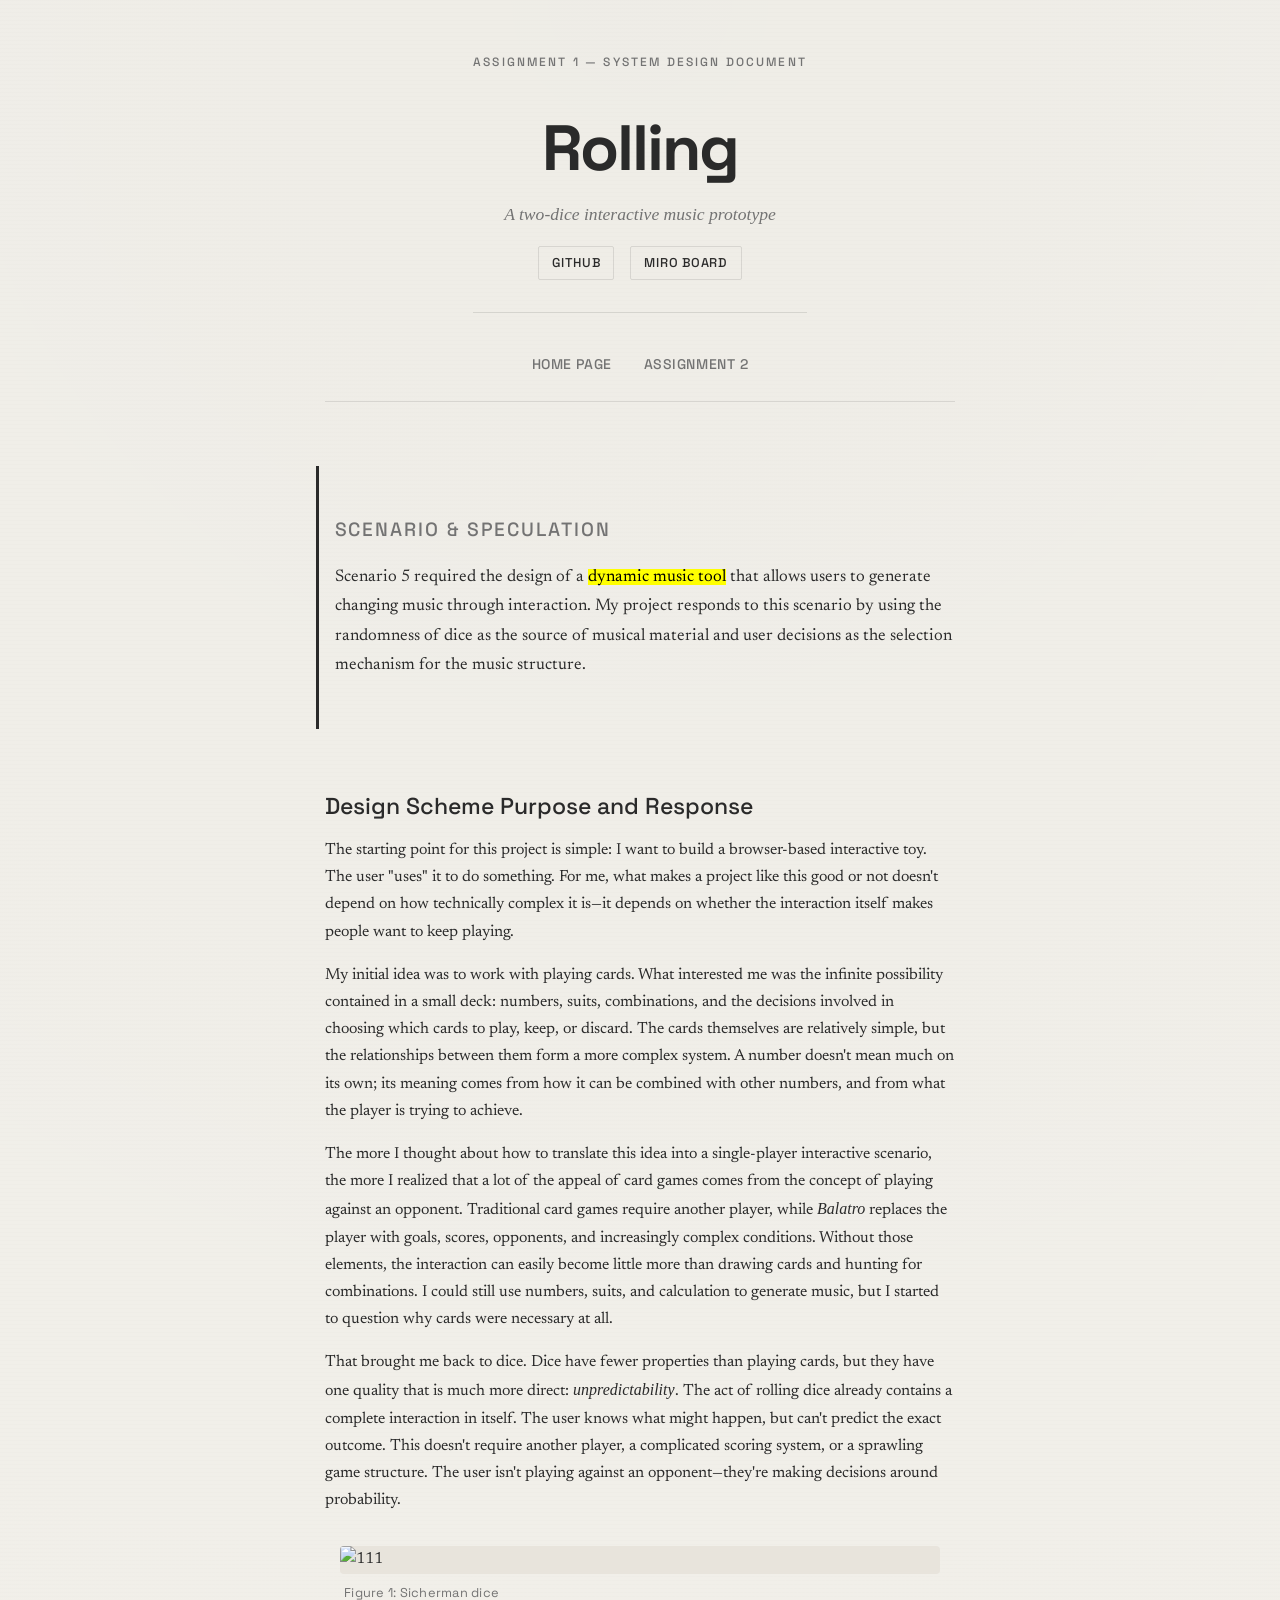
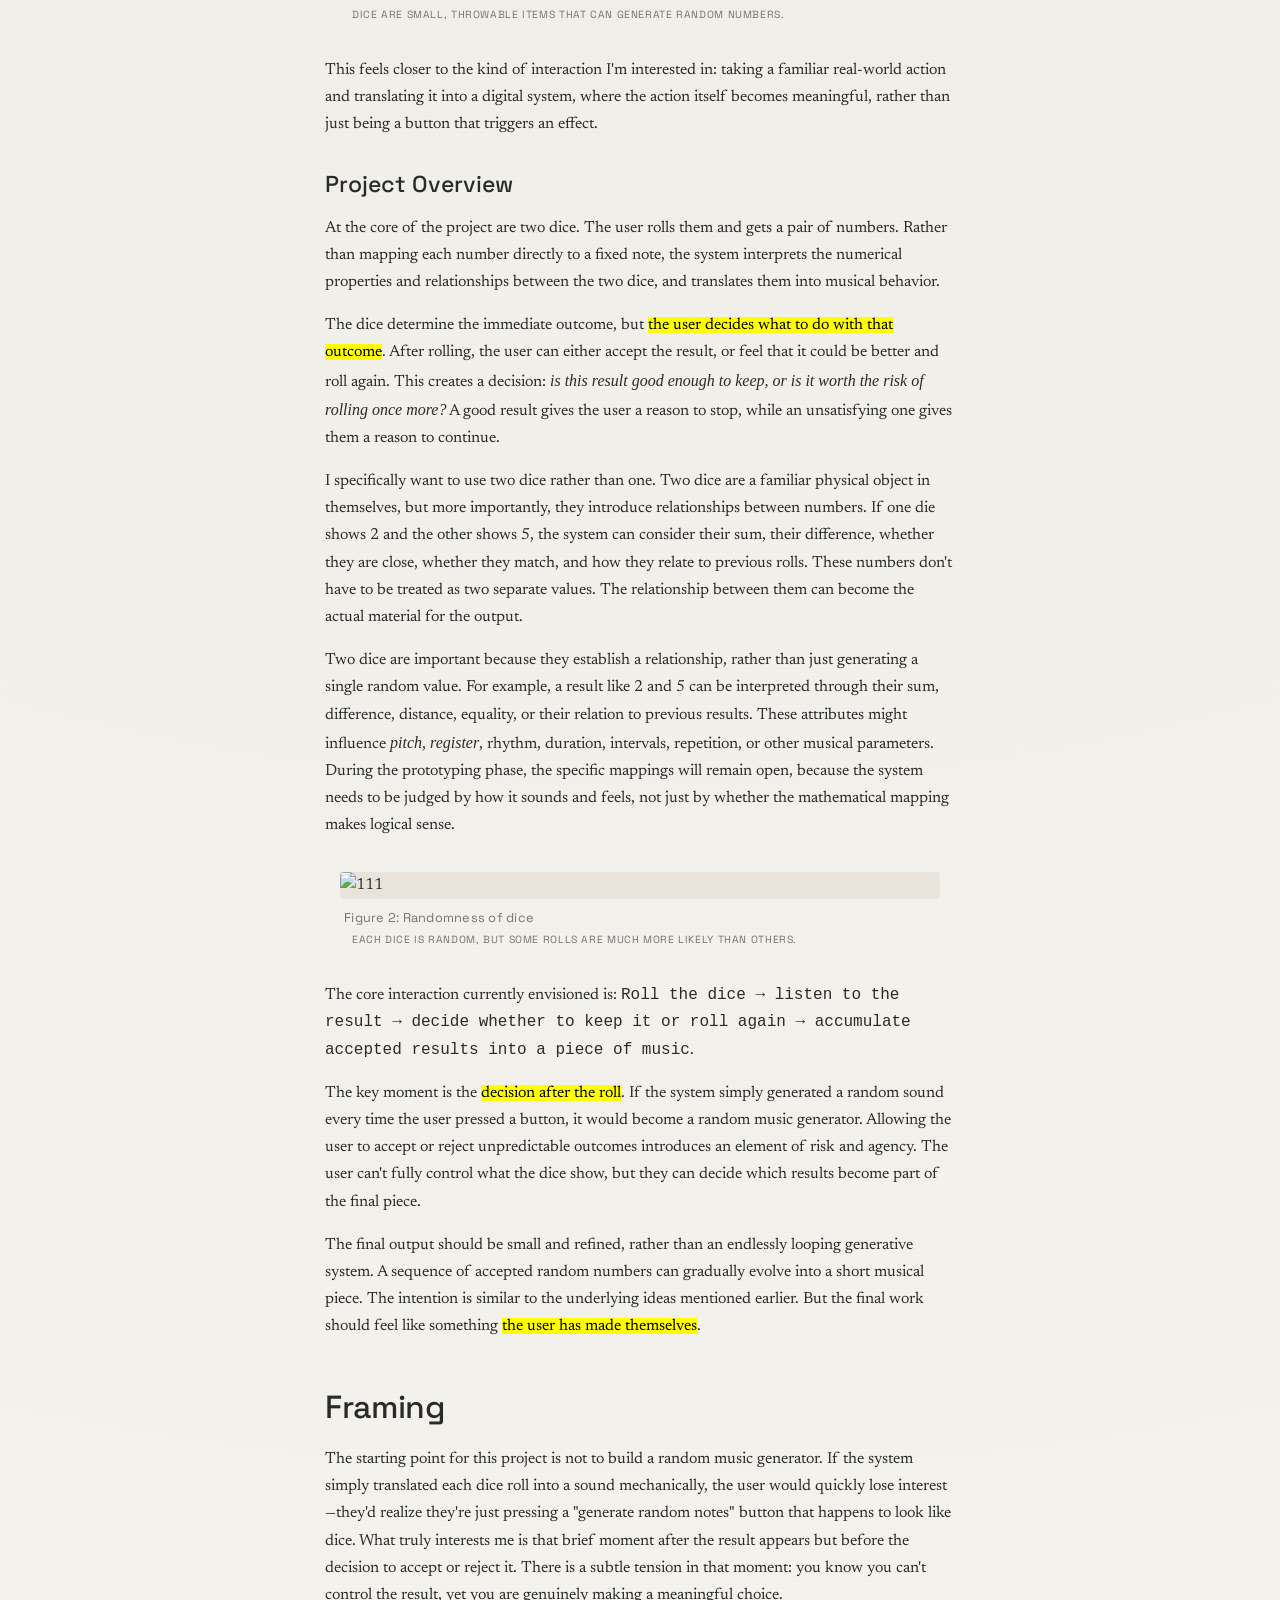
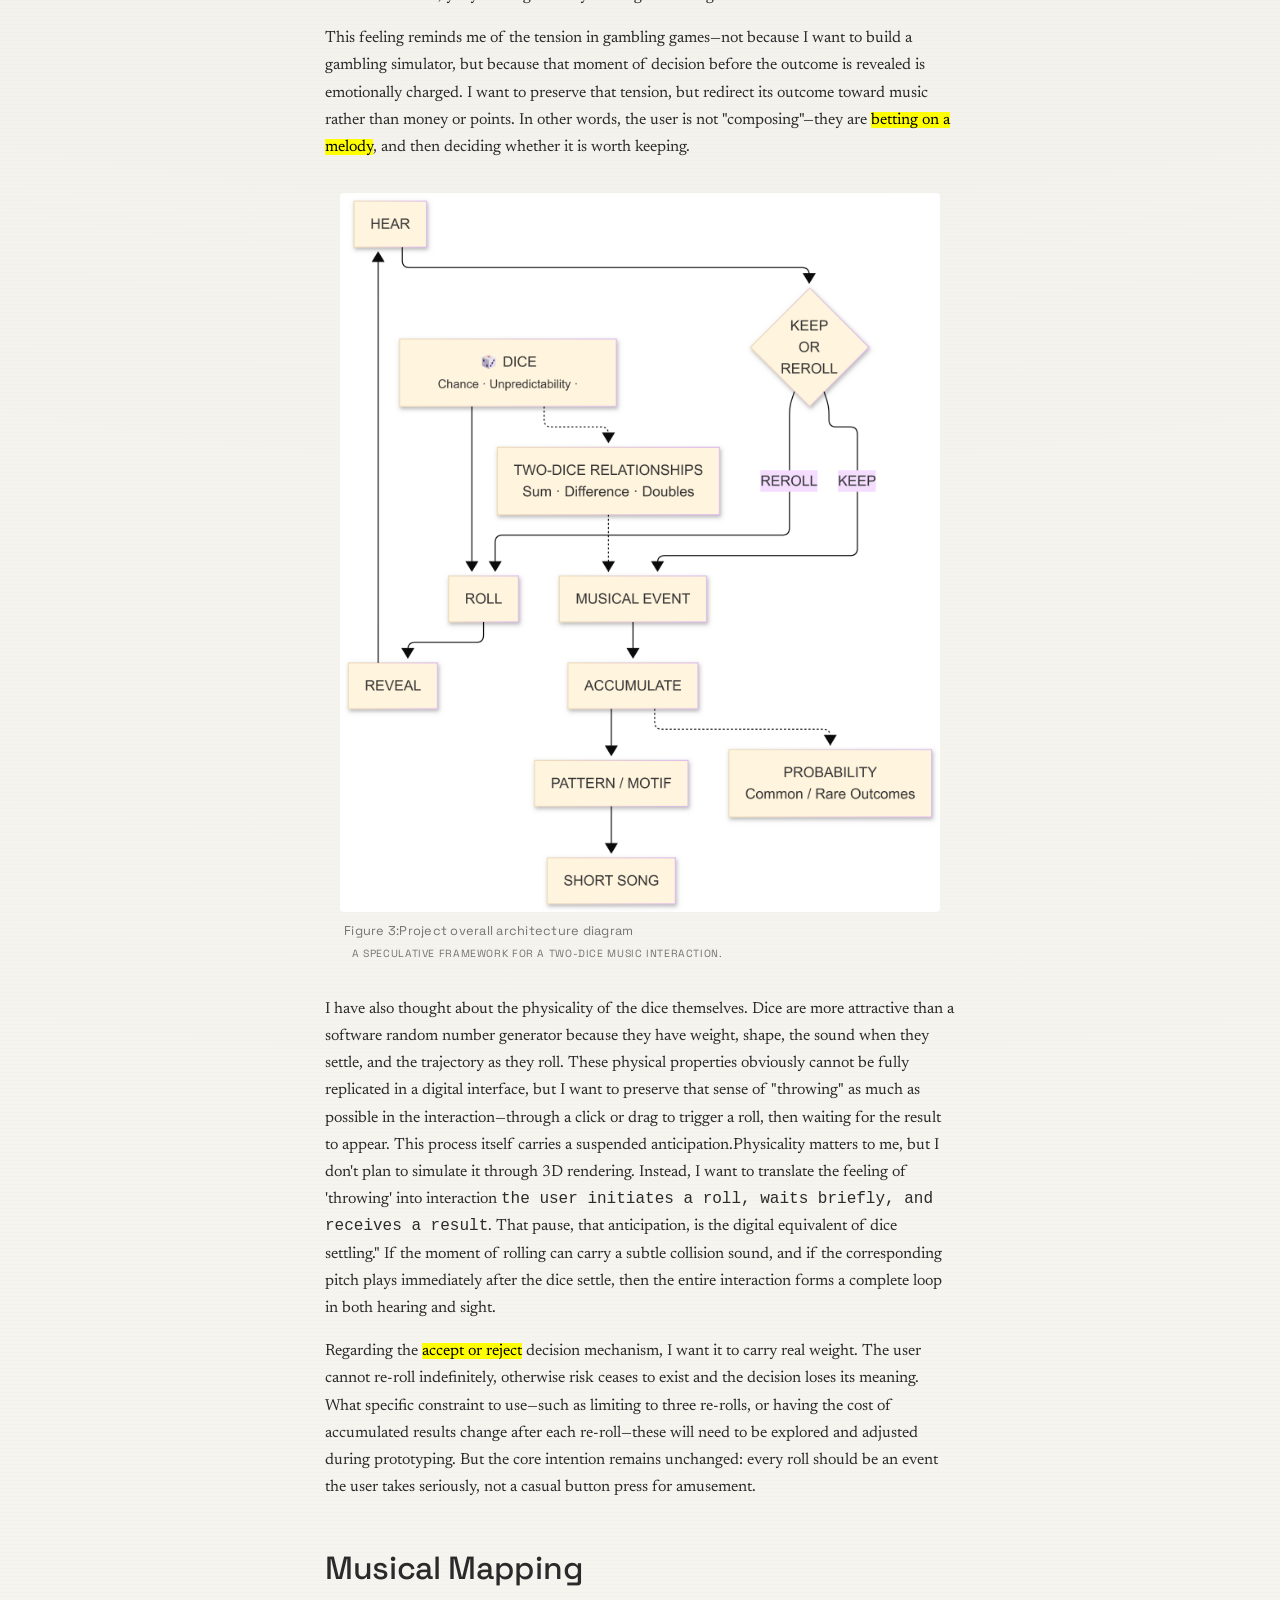
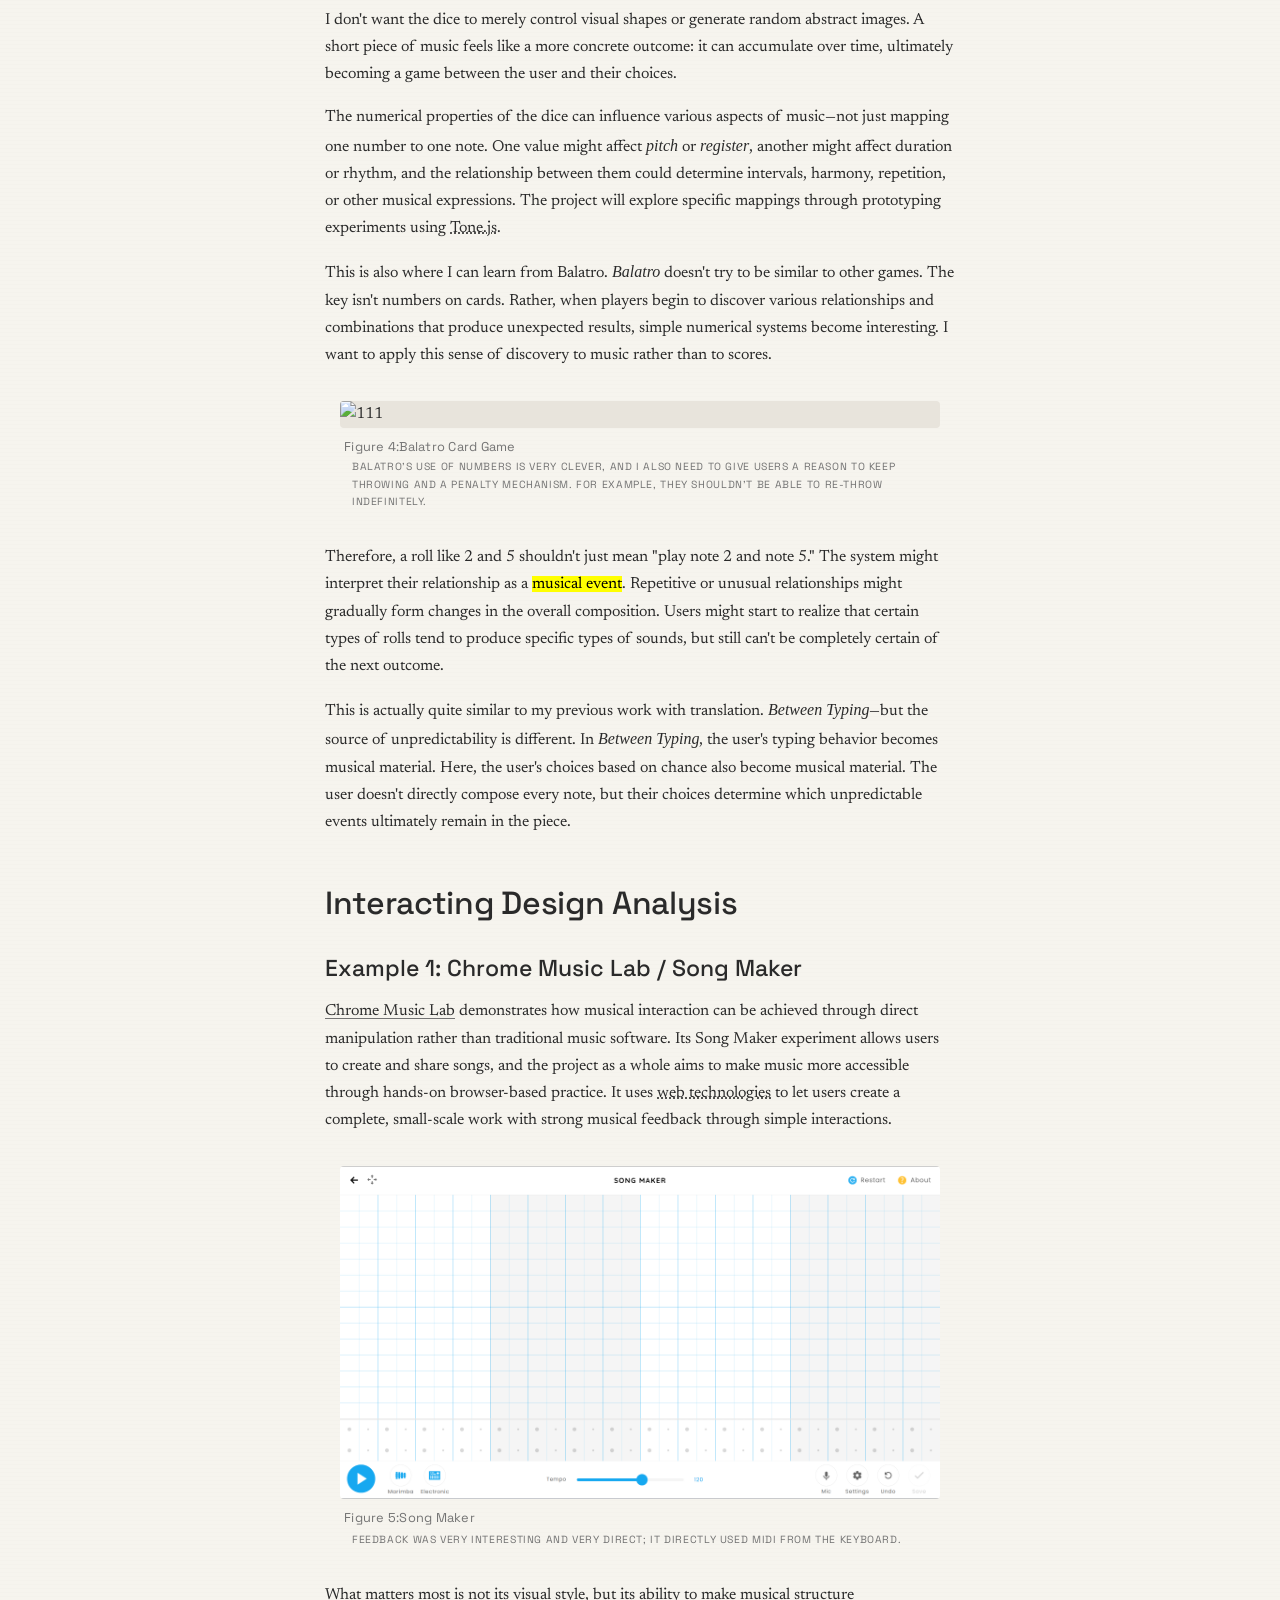
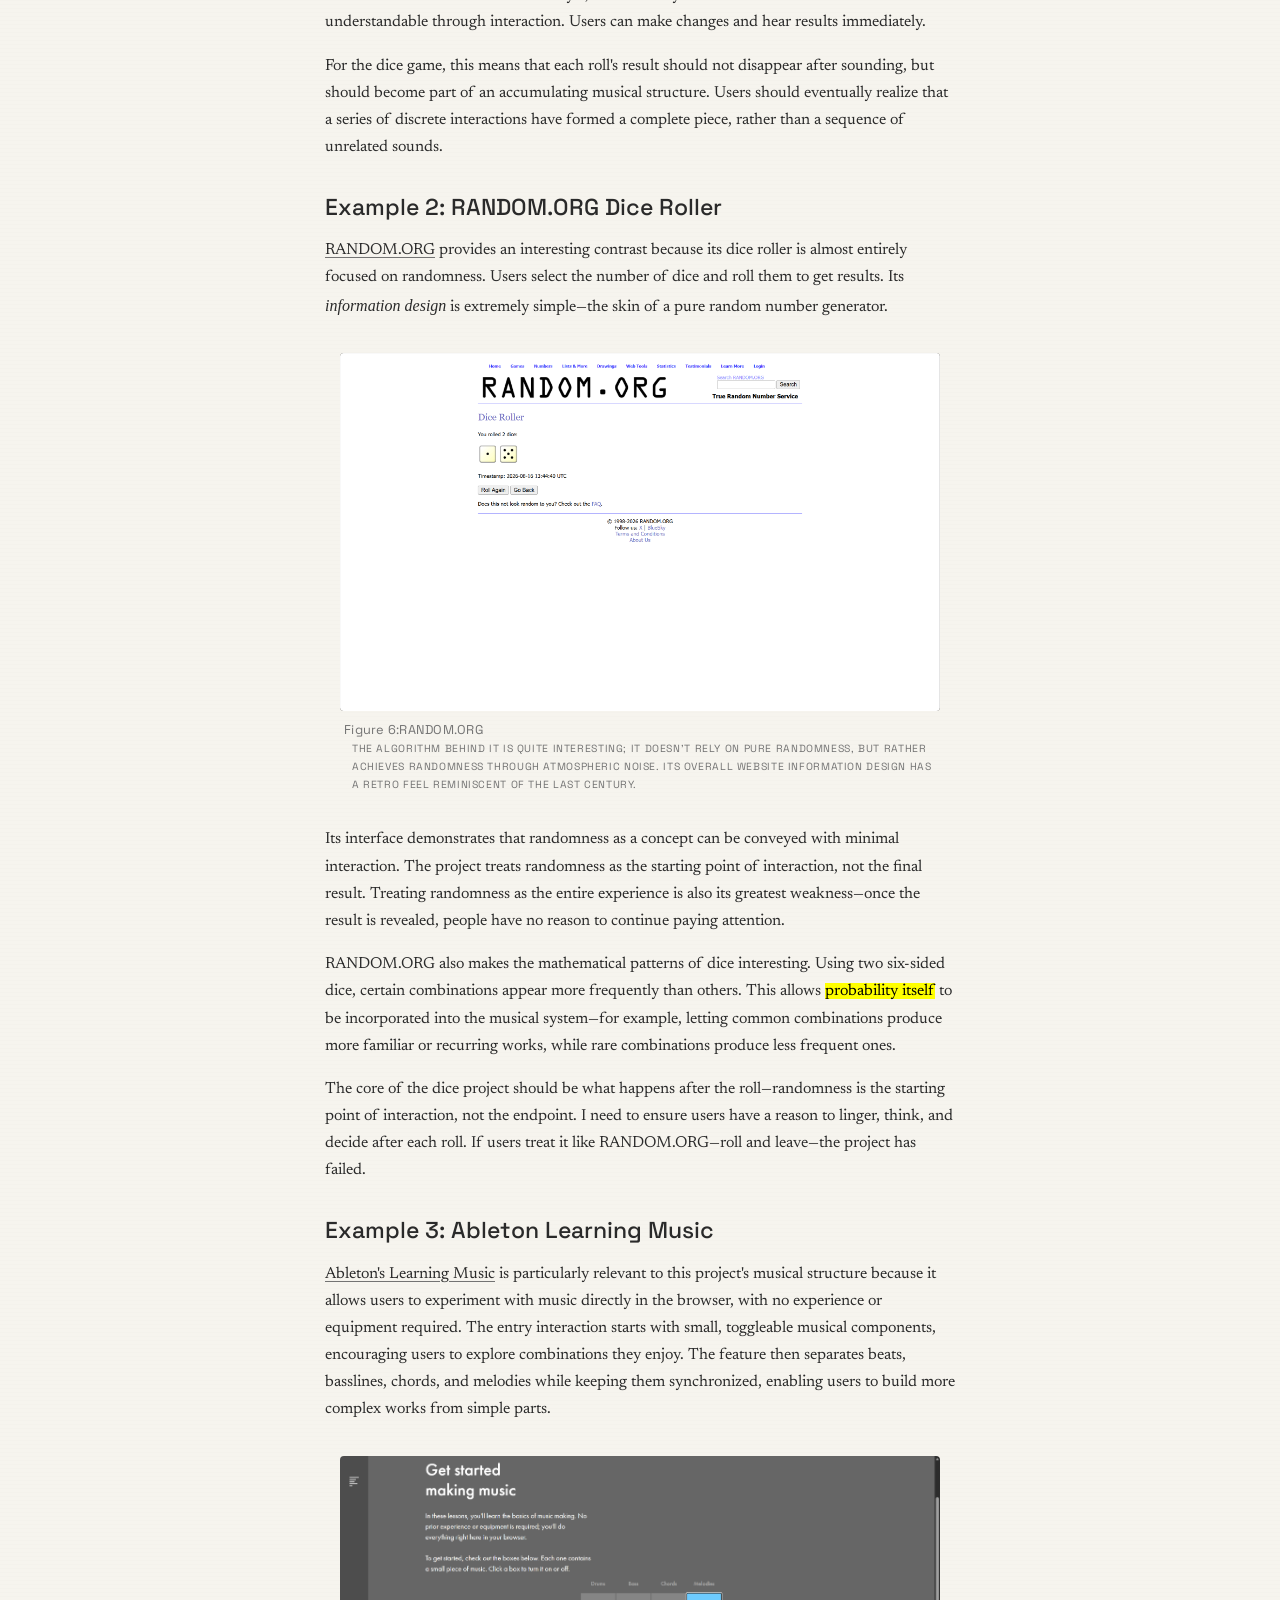
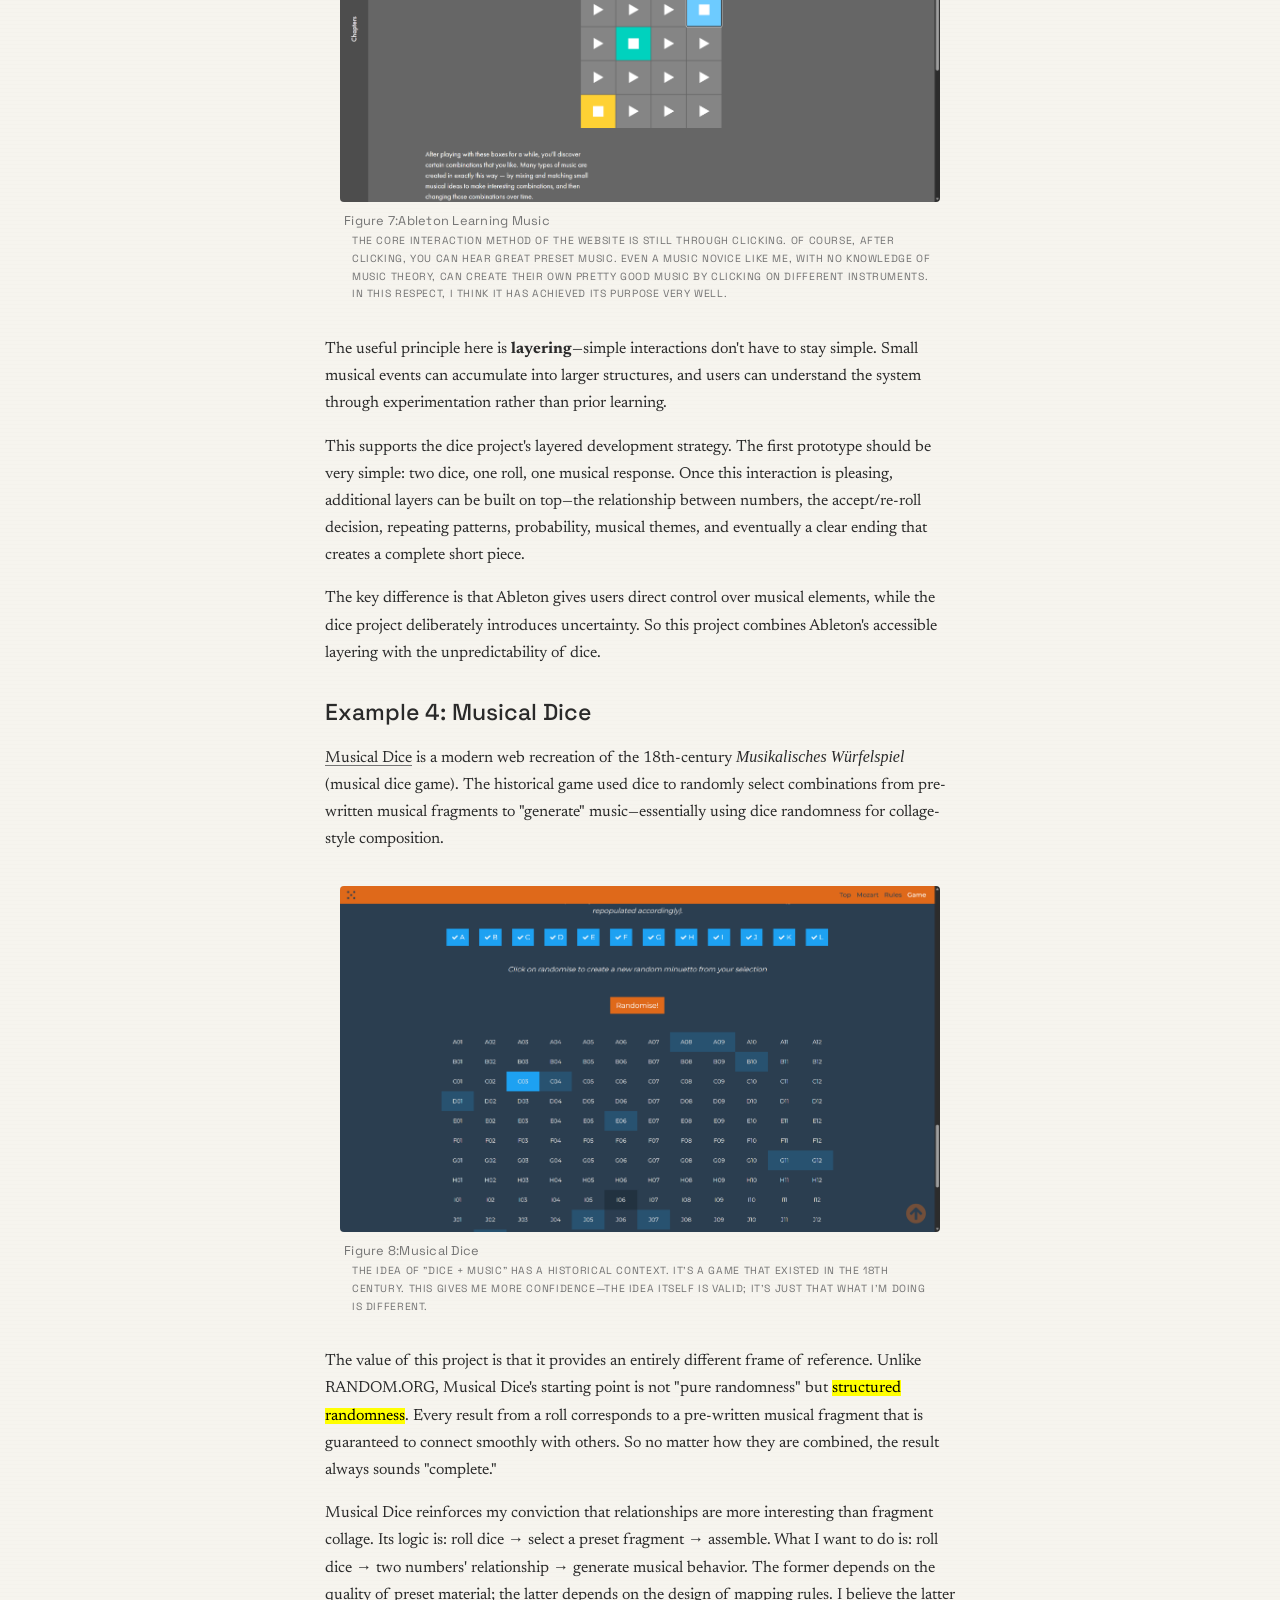
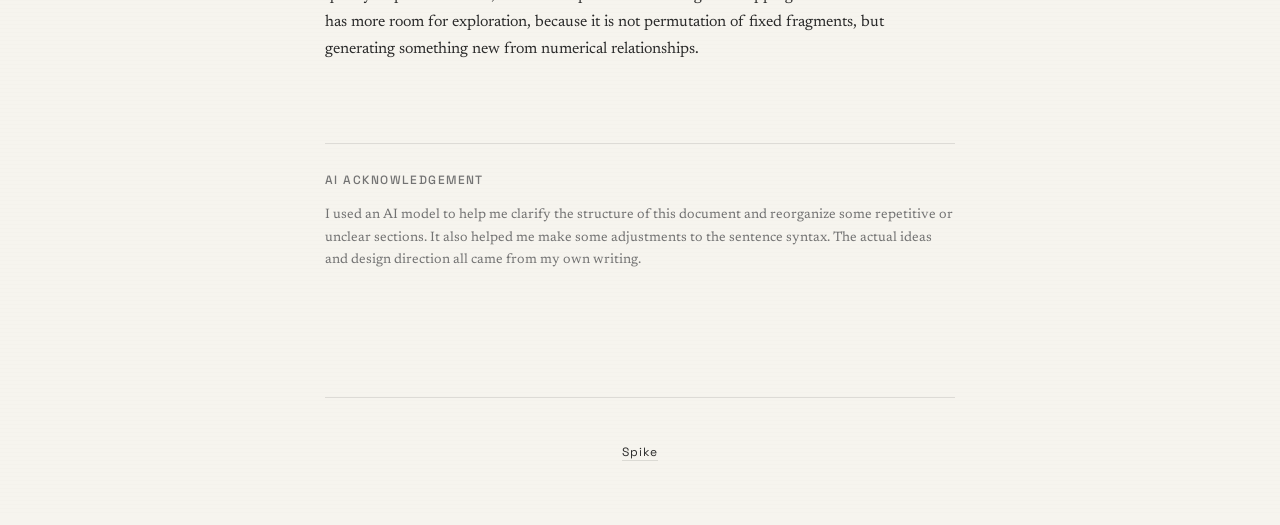
==== commit 03f149af: "111adding links pics and fix texts also Interaction Design Analysis 111" ====
--- a/assignment1.html
+++ b/assignment1.html
@@ -20,21 +20,29 @@
 <body>
 
     <header>
-        <h1>Assignment 1</h1>
-        <p class="subtitle">System Design Document</p>
+        <p class="subtitle">Assignment 1 — System Design Document</p>
+        <h1>Rolling</h1>
+        <p class="tagline">A two-dice interactive music prototype</p>
+        <nav class="external-links">
+            <a href="https://github.com/yichiban1" target="_blank" class="ext-link">GitHub</a>
+            <a href="https://au.miro.com/app/board/u3jVOf56c2M=/?share_link_id=605762848363" target="_blank" class="ext-link">Miro Board</a>
+        </nav>
     </header>
 
     <nav class="site-nav">
         <a href="./index.html">Home page</a>
         <a href="">Assignment 2</a>
     </nav>
- <section>
-                <h2>Scenario 5 Dynamic Soundtrack-er </h2>
-                   <h2>speculation:"Rolling"</h2> 
-   <main>
+
+    <section class="intro-block">
+        <h2>Scenario &amp; Speculation</h2>
+        <p class="intro-lead">Scenario 5 required the design of a <mark>dynamic music tool</mark> that allows users to generate changing music through interaction. My project responds to this scenario by using the randomness of dice as the source of musical material and user decisions as the selection mechanism for the music structure.</p>
+    </section>
+
+    <main>
         <article class="prose">
             <section id="scenario-section">
-                <h3>Design Scheme purpose  and Response</h3>
+                <h3>Design Scheme Purpose and Response</h3>
                 <p>The starting point for this project is simple: I want to build a browser-based interactive toy. The user "uses" it to do something. For me, what makes a project like this good or not doesn't depend on how technically complex it is—it depends on whether the interaction itself makes people want to keep playing.</p>
                 <p>My initial idea was to work with playing cards. What interested me was the infinite possibility contained in a small deck: numbers, suits, combinations, and the decisions involved in choosing which cards to play, keep, or discard. The cards themselves are relatively simple, but the relationships between them form a more complex system. A number doesn't mean much on its own; its meaning comes from how it can be combined with other numbers, and from what the player is trying to achieve.</p>
                 <p>The more I thought about how to translate this idea into a single-player interactive scenario, the more I realized that a lot of the appeal of card games comes from the concept of playing against an opponent. Traditional card games require another player, while <cite>Balatro</cite> replaces the player with goals, scores, opponents, and increasingly complex conditions. Without those elements, the interaction can easily become little more than drawing cards and hunting for combinations. I could still use numbers, suits, and calculation to generate music, but I started to question why cards were necessary at all.</p>
@@ -87,8 +95,9 @@
 
             <section id="framing-section">
                 <h2>Framing</h2>
-                <p>The main conceptual framework is the transformation of chance into musical structure. The dice are not used merely as visual elements or a random number button. Their physical and mathematical properties are the most important interactive part of the project as a whole.</p>
-                <p>The basic interaction I currently envision is simple: roll two dice, and the result produces a short piece of music. The user can choose to keep that result or roll again. Accepted results do not disappear; they accumulate. So after several choices, the user has built a short sound sequence.</p>
+                <p>The starting point for this project is not to build a random music generator. If the system simply translated each dice roll into a sound mechanically, the user would quickly lose interest—they'd realize they're just pressing a "generate random notes" button that happens to look like dice. What truly interests me is that brief moment after the result appears but before the decision to accept or reject it. There is a subtle tension in that moment: you know you can't control the result, yet you are genuinely making a meaningful choice.</p>
+
+                <p>This feeling reminds me of the tension in gambling games—not because I want to build a gambling simulator, but because that moment of decision before the outcome is revealed is emotionally charged. I want to preserve that tension, but redirect its outcome toward music rather than money or points. In other words, the user is not "composing"—they are <mark>betting on a melody</mark>, and then deciding whether it is worth keeping.</p>
                  <figure class="img-figure">
     <img 
         src="Pica01.png" 
@@ -97,20 +106,18 @@
          >
     <figcaption>
         Figure 3:Project overall architecture diagram
-        <span class="fig-credit">Each dice is random, but some rolls are much more likely than others.</span>
-    </figcaption>
-</figure>
-                <p>This history can also become part of the visual interface. Previous dice rolls can gradually form a simple score, sequence, or visual record. The interface will still focus on the dice themselves, but the accumulated history reveals the evolution of the combinations.</p>
-                <p>The physical properties of the dice can also be translated into sound itself. The rolling, colliding, and coming to rest of the dice can produce subtle percussive sounds. Then, once the dots are revealed, music plays. In this way, the audio feedback is closely tied to the physical metaphor, rather than sound being merely decorative.</p>
-                <p>The mechanics of the prototype can be very simple. I can test different ways of converting two values into pitch, rhythm, duration, and relationship, and then listen to see which mappings produce interesting results. I can also experiment with how much risk allowing repeated rolls introduces, and I can also experiment with the level of risk that repeated rolling introduces, and whether earlier results should stay stable over time or gradually shift as new rolls are accepted.</p>
-                <p>The project will not try to be a complete dice game, gambling simulation, or roguelike system. It does not need opponents, a traditional scoring system, a character progression system, a shop, or complex rule systems. I am interested in borrowing the sense of exploration and discovery found in similar games. <cite>Balatro</cite>—where simple numerical objects become interesting through combination and decision—without copying its game structure. The focus remains on the interplay between probability, choice, and musical output.</p>
+        <span class="fig-credit">A speculative framework for a two-dice music interaction.</span>
+    </figcaption>
+</figure>
+                <p>I have also thought about the physicality of the dice themselves. Dice are more attractive than a software random number generator because they have weight, shape, the sound when they settle, and the trajectory as they roll. These physical properties obviously cannot be fully replicated in a digital interface, but I want to preserve that sense of "throwing" as much as possible in the interaction—through a click or drag to trigger a roll, then waiting for the result to appear. This process itself carries a suspended anticipation.Physicality matters to me, but I don't plan to simulate it through 3D rendering. Instead, I want to translate the feeling of 'throwing' into interaction <code>the user initiates a roll, waits briefly, and receives a result</code>. That pause, that anticipation, is the digital equivalent of dice settling." If the moment of rolling can carry a subtle collision sound, and if the corresponding pitch plays immediately after the dice settle, then the entire interaction forms a complete loop in both hearing and sight.</p>
+                <p>Regarding the <mark>accept or reject</mark> decision mechanism, I want it to carry real weight. The user cannot re-roll indefinitely, otherwise risk ceases to exist and the decision loses its meaning. What specific constraint to use—such as limiting to three re-rolls, or having the cost of accumulated results change after each re-roll—these will need to be explored and adjusted during prototyping. But the core intention remains unchanged: every roll should be an event the user takes seriously, not a casual button press for amusement.</p>
             </section>
 
                <section id="response-section">
-                <h2>From Digital to Sound</h2>
+                <h2>Musical Mapping</h2>
                 <p>I don't want the dice to merely control visual shapes or generate random abstract images. A short piece of music feels like a more concrete outcome: it can accumulate over time, ultimately becoming a game between the user and their choices.</p>
                 <p>The numerical properties of the dice can influence various aspects of music—not just mapping one number to one note. One value might affect <dfn>pitch</dfn> or <dfn>register</dfn>, another might affect duration or rhythm, and the relationship between them could determine intervals, harmony, repetition, or other musical expressions. The project will explore specific mappings through prototyping experiments using <abbr title="A framework for creating interactive music in the browser">Tone.js</abbr>.</p>
-                <p>This is also where I can learn from logic. <cite>Balatro</cite> doesn't try to make games similar to <cite>Balatro</cite>. The key isn't numbers on cards. Rather, when players begin to discover various relationships and combinations that produce unexpected results, simple numerical systems become interesting. I want to apply this sense of discovery to music rather than to scores.</p>
+                <p>This is also where I can learn from Balatro. <cite>Balatro</cite> doesn't try to be similar to other games. The key isn't numbers on cards. Rather, when players begin to discover various relationships and combinations that produce unexpected results, simple numerical systems become interesting. I want to apply this sense of discovery to music rather than to scores.</p>
                   <figure class="img-figure">
     <img 
         src="https://upload.wikimedia.org/wikipedia/en/1/11/Balatro_big_blind.png?utm_source=en.wikipedia.org&utm_campaign=parser&utm_content=thumbnail_unscaled" 
@@ -130,21 +137,89 @@
                 <h2>Interacting Design Analysis</h2>
 
                 <section id="example1-section">
-                    <h3>Example 1</h3>
-                    <p>Lorem ipsum dolor sit amet, consectetur adipisicing elit. Accusantium architecto asperiores deleniti, dolore, fugiat harum ipsum magni natus nemo nobis quos, totam veniam. Assumenda eaque labore minus praesentium quidem sapiente?</p>
+                    <h3>Example 1: Chrome Music Lab / Song Maker</h3>
+                    <p><a href="https://musiclab.chromeexperiments.com/Song-Maker//" target="_blank">Chrome Music Lab</a> demonstrates how musical interaction can be achieved through direct manipulation rather than traditional music software. Its Song Maker experiment allows users to create and share songs, and the project as a whole aims to make music more accessible through hands-on browser-based practice. It uses <abbr title="Web Audio API and Tone.js">web technologies</abbr> to let users create a complete, small-scale work with strong musical feedback through simple interactions.</p>
+                        <figure class="img-figure">
+    <img 
+        src="Pica02.png" 
+        alt="111"
+        loading="lazy"
+         >
+    <figcaption>
+        Figure 5:Song Maker
+        <span class="fig-credit">feedback was very interesting and very direct; it directly used MIDI from the keyboard.</span>
+    </figcaption>
+</figure>
+                    <p>What matters most is not its visual style, but its ability to make musical structure understandable through interaction. Users can make changes and hear results immediately.</p>
+                    <p>For the dice game, this means that each roll's result should not disappear after sounding, but should become part of an accumulating musical structure. Users should eventually realize that a series of discrete interactions have formed a complete piece, rather than a sequence of unrelated sounds.</p>
                 </section>
 
                 <section id="example2-section">
-                    <h3>Example 2</h3>
-                    <p>Lorem ipsum dolor sit amet, consectetur adipisicing elit. Accusantium architecto asperiores deleniti, dolore, fugiat harum ipsum magni natus nemo nobis quos, totam veniam. Assumenda eaque labore minus praesentium quidem sapiente?</p>
+                    <h3>Example 2: RANDOM.ORG Dice Roller</h3>
+                    <p><a href="https://www.random.org/dice/" target="_blank">RANDOM.ORG</a> provides an interesting contrast because its dice roller is almost entirely focused on randomness. Users select the number of dice and roll them to get results. Its <dfn>information design</dfn> is extremely simple—the skin of a pure random number generator.</p>
+                    <figure class="img-figure">
+    <img 
+        src="Pica03.png" 
+        alt="111"
+        loading="lazy"
+         >
+    <figcaption>
+        Figure 6:RANDOM.ORG
+        <span class="fig-credit">The algorithm behind it is quite interesting; it doesn't rely on pure randomness, but rather achieves randomness through atmospheric noise. Its overall website information design has a retro feel reminiscent of the last century.</span>
+    </figcaption>
+</figure>
+                    <p>Its interface demonstrates that randomness as a concept can be conveyed with minimal interaction. The project treats randomness as the starting point of interaction, not the final result. Treating randomness as the entire experience is also its greatest weakness—once the result is revealed, people have no reason to continue paying attention.</p>
+                    <p>RANDOM.ORG also makes the mathematical patterns of dice interesting. Using two six-sided dice, certain combinations appear more frequently than others. This allows <mark>probability itself</mark> to be incorporated into the musical system—for example, letting common combinations produce more familiar or recurring works, while rare combinations produce less frequent ones.</p>
+                    <p>The core of the dice project should be what happens after the roll—randomness is the starting point of interaction, not the endpoint. I need to ensure users have a reason to linger, think, and decide after each roll. If users treat it like RANDOM.ORG—roll and leave—the project has failed.</p>
+                </section>
+
+                <section id="example3-section">
+                    <h3>Example 3: Ableton Learning Music</h3>
+                    <p><a href="https://learningmusic.ableton.com/" target="_blank">Ableton's Learning Music</a> is particularly relevant to this project's musical structure because it allows users to experiment with music directly in the browser, with no experience or equipment required. The entry interaction starts with small, toggleable musical components, encouraging users to explore combinations they enjoy. The feature then separates beats, basslines, chords, and melodies while keeping them synchronized, enabling users to build more complex works from simple parts.</p>
+                    <figure class="img-figure">
+    <img 
+        src="Pica04.png" 
+        alt="111"
+        loading="lazy"
+         >
+    <figcaption>
+        Figure 7:Ableton Learning Music
+        <span class="fig-credit">The core interaction method of the website is still through clicking. Of course, after clicking, you can hear great preset music. Even a music novice like me, with no knowledge of music theory, can create their own pretty good music by clicking on different instruments. In this respect, I think it has achieved its purpose very well.</span>
+    </figcaption>
+</figure>
+                    <p>The useful principle here is <strong>layering</strong>—simple interactions don't have to stay simple. Small musical events can accumulate into larger structures, and users can understand the system through experimentation rather than prior learning.</p>
+                    <p>This supports the dice project's layered development strategy. The first prototype should be very simple: two dice, one roll, one musical response. Once this interaction is pleasing, additional layers can be built on top—the relationship between numbers, the accept/re-roll decision, repeating patterns, probability, musical themes, and eventually a clear ending that creates a complete short piece.</p>
+                    <p>The key difference is that Ableton gives users direct control over musical elements, while the dice project deliberately introduces uncertainty. So this project combines Ableton's accessible layering with the unpredictability of dice.</p>
+                </section>
+
+                <section id="example4-section">
+                    <h3>Example 4: Musical Dice</h3>
+                    <p><a href="https://gbrachetta.github.io/Musical-Dice/" target="_blank">Musical Dice</a> is a modern web recreation of the 18th-century <cite>Musikalisches Würfelspiel</cite> (musical dice game). The historical game used dice to randomly select combinations from pre-written musical fragments to "generate" music—essentially using dice randomness for collage-style composition.</p>
+                    <figure class="img-figure">
+    <img 
+        src="Pica05.png" 
+        alt="111"
+        loading="lazy"
+         >
+    <figcaption>
+        Figure 8:Musical Dice
+        <span class="fig-credit">The idea of ​​"dice + music" has a historical context. It's a game that existed in the 18th century. This gives me more confidence—the idea itself is valid; it's just that what I'm doing is different.</span>
+    </figcaption>
+</figure>
+                    <p>The value of this project is that it provides an entirely different frame of reference. Unlike RANDOM.ORG, Musical Dice's starting point is not "pure randomness" but <mark>structured randomness</mark>. Every result from a roll corresponds to a pre-written musical fragment that is guaranteed to connect smoothly with others. So no matter how they are combined, the result always sounds "complete."</p>
+                    <p>Musical Dice reinforces my conviction that relationships are more interesting than fragment collage. Its logic is: roll dice → select a preset fragment → assemble. What I want to do is: roll dice → two numbers' relationship → generate musical behavior. The former depends on the quality of preset material; the latter depends on the design of mapping rules. I believe the latter has more room for exploration, because it is not permutation of fixed fragments, but generating something new from numerical relationships.</p>
                 </section>
             </section>
         </article>
     </main>
 
+    <section class="acknowledgement">
+        <h2>AI Acknowledgement</h2>
+        <p>I used an AI model to help me clarify the structure of this document and reorganize some repetitive or unclear sections. It also helped me make some adjustments to the sentence syntax. The actual ideas and design direction all came from my own writing.</p>
+    </section>
+
     <footer>
         <p>
-            Page maintained by
             <a href="https://github.com/yichiban1" target="_blank">Spike</a>
         </p>
     </footer>
--- a/style.css
+++ b/style.css
@@ -44,14 +44,16 @@
     text-align: center;
     margin-block-end: var(--space-md);
     max-width: 70ch;
+    padding-block-end: var(--space-md);
+    border-bottom: 1px solid var(--rule);
 }
 
 header h1 {
     font-family: var(--font-display);
-    font-size: clamp(2rem, 4vw, 3.5rem);
+    font-size: clamp(2.5rem, 5vw, 4.5rem);
     font-weight: 700;
     line-height: 1.05;
-    letter-spacing: -0.02em;
+    letter-spacing: -0.03em;
     margin-block-end: var(--space-xs);
 }
 
@@ -62,6 +64,64 @@
     letter-spacing: 0.18em;
     text-transform: uppercase;
     color: var(--muted);
+}
+
+.tagline {
+    font-family: var(--font-body);
+    font-style: italic;
+    font-size: 1.1rem;
+    color: var(--muted);
+    margin-block-end: var(--space-sm);
+}
+
+.external-links {
+    display: flex;
+    justify-content: center;
+    gap: var(--space-sm);
+}
+
+.ext-link {
+    font-family: var(--font-display);
+    font-size: 0.8rem;
+    font-weight: 500;
+    letter-spacing: 0.06em;
+    text-transform: uppercase;
+    text-decoration: none;
+    color: var(--text);
+    padding: 0.4em 1em;
+    border: 1px solid var(--rule);
+    border-radius: 2px;
+    transition: background-color 0.2s ease, border-color 0.2s ease;
+}
+
+.ext-link:hover,
+.ext-link:focus {
+    background-color: var(--text);
+    color: var(--bg);
+    border-color: var(--text);
+}
+
+.intro-block {
+    width: min(100%, 70ch);
+    margin-block-end: var(--space-lg);
+    padding-block: var(--space-md);
+    padding-inline-start: var(--space-sm);
+    border-left: 3px solid var(--text);
+}
+
+.intro-block h2 {
+    font-family: var(--font-display);
+    font-size: clamp(1rem, 1.5vw, 1.25rem);
+    font-weight: 500;
+    letter-spacing: 0.1em;
+    text-transform: uppercase;
+    color: var(--muted);
+    margin-block-end: var(--space-xs);
+}
+
+.intro-lead {
+    font-size: 1.05rem;
+    line-height: 1.75;
 }
 
 /* ===== navigation ===== */
@@ -182,6 +242,30 @@
 
 
 
+/* ===== acknowledgement ===== */
+.acknowledgement {
+    width: min(100%, 70ch);
+    margin-block-start: var(--space-lg);
+    padding-block: var(--space-sm);
+    border-top: 1px solid var(--rule);
+}
+
+.acknowledgement h2 {
+    font-family: var(--font-display);
+    font-size: 0.75rem;
+    font-weight: 500;
+    letter-spacing: 0.12em;
+    text-transform: uppercase;
+    color: var(--muted);
+    margin-block-end: var(--space-xs);
+}
+
+.acknowledgement p {
+    font-size: 0.85rem;
+    line-height: 1.65;
+    color: var(--muted);
+}
+
 /* ===== footer ===== */
 footer {
     margin-block-start: var(--space-xl);
@@ -227,6 +311,16 @@
     .site-nav {
         gap: var(--space-sm);
     }
+
+    .external-links {
+        flex-direction: column;
+        align-items: center;
+        gap: var(--space-xs);
+    }
+
+    .intro-block {
+        padding-inline-start: var(--space-sm);
+    }
 }
 
 
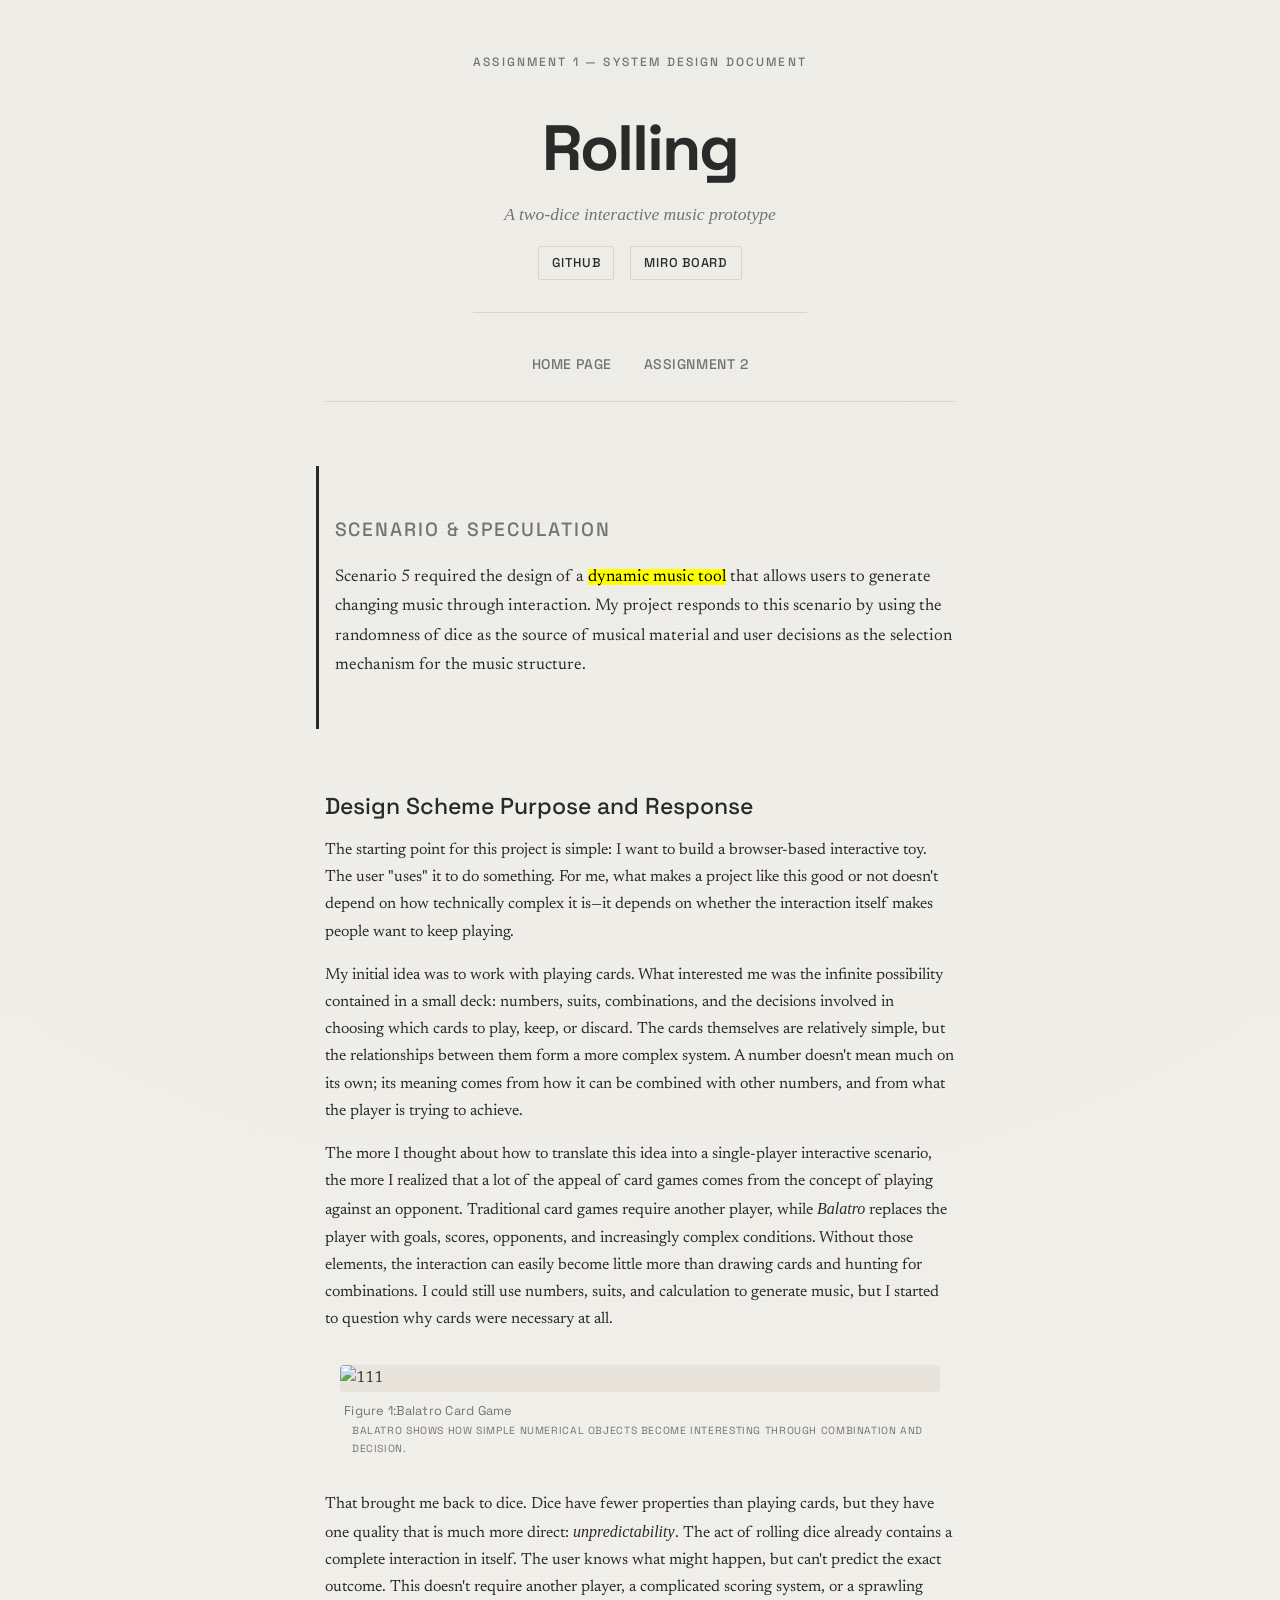
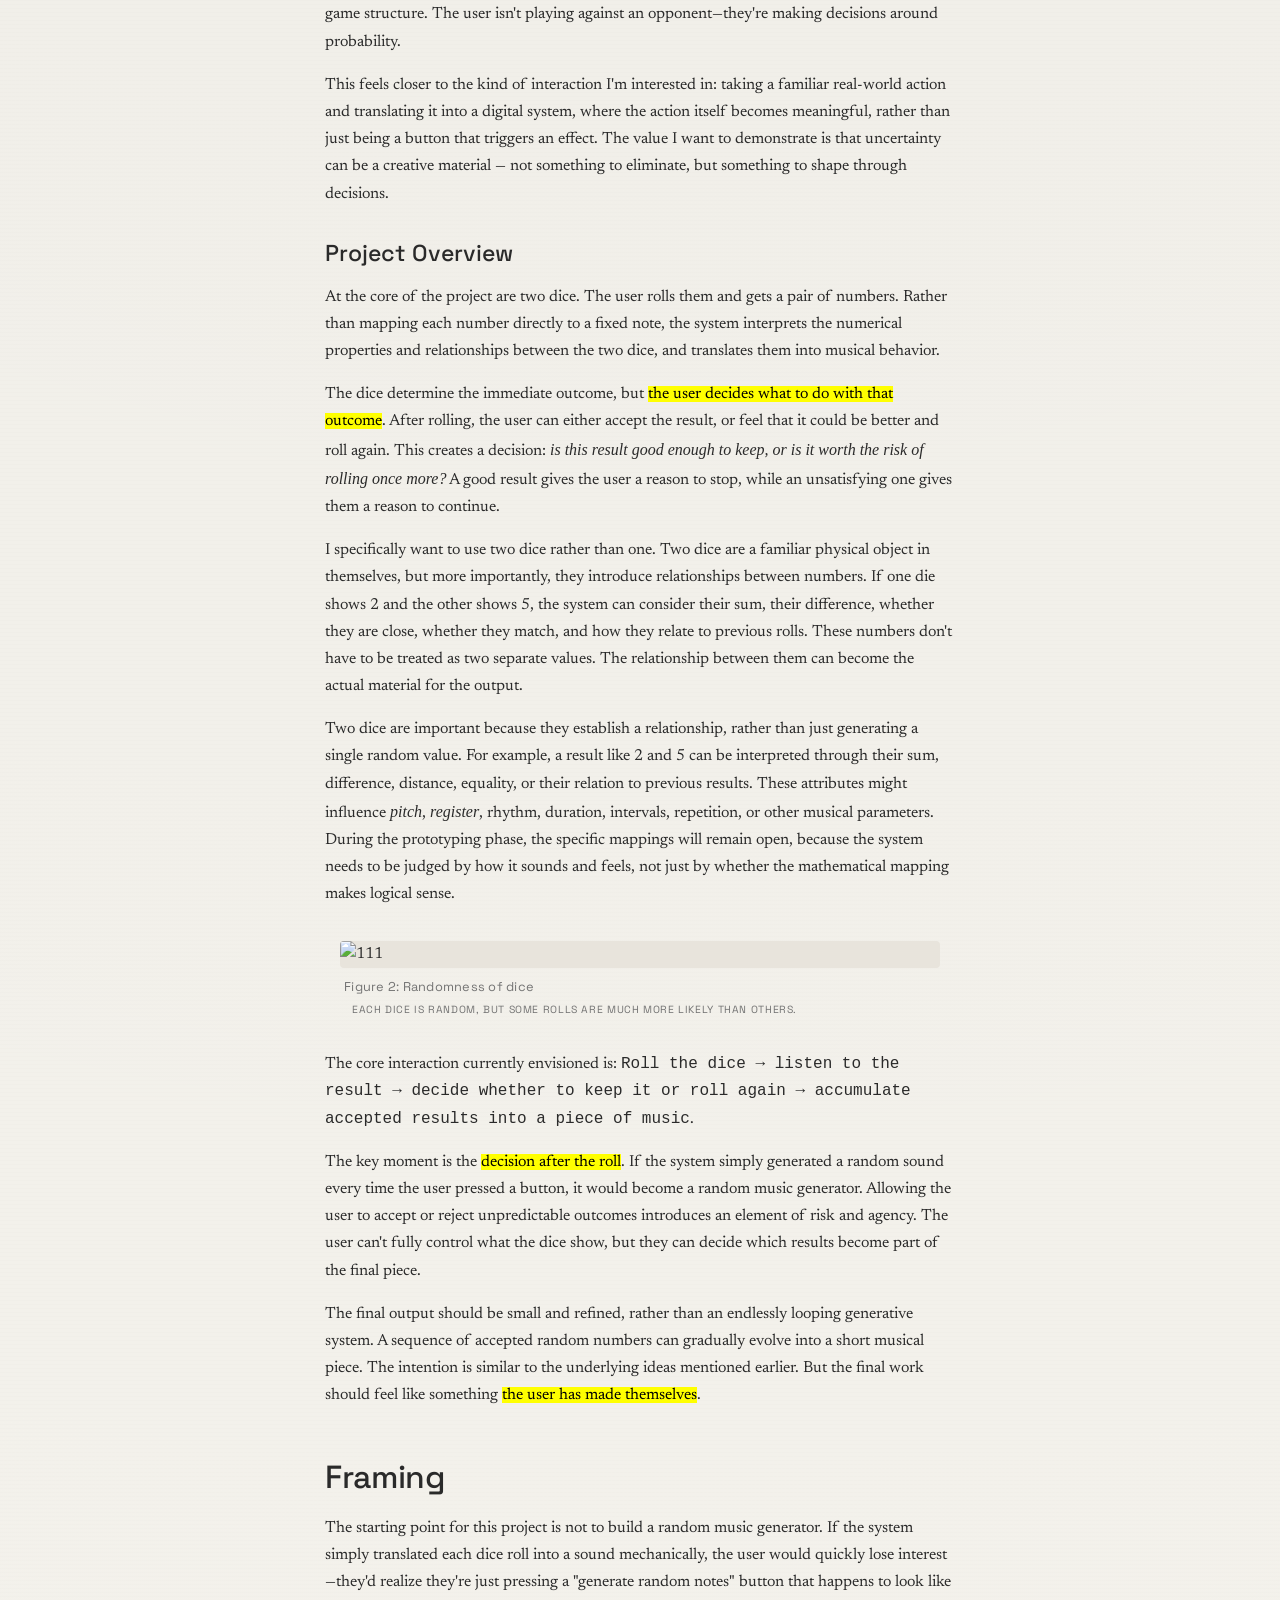
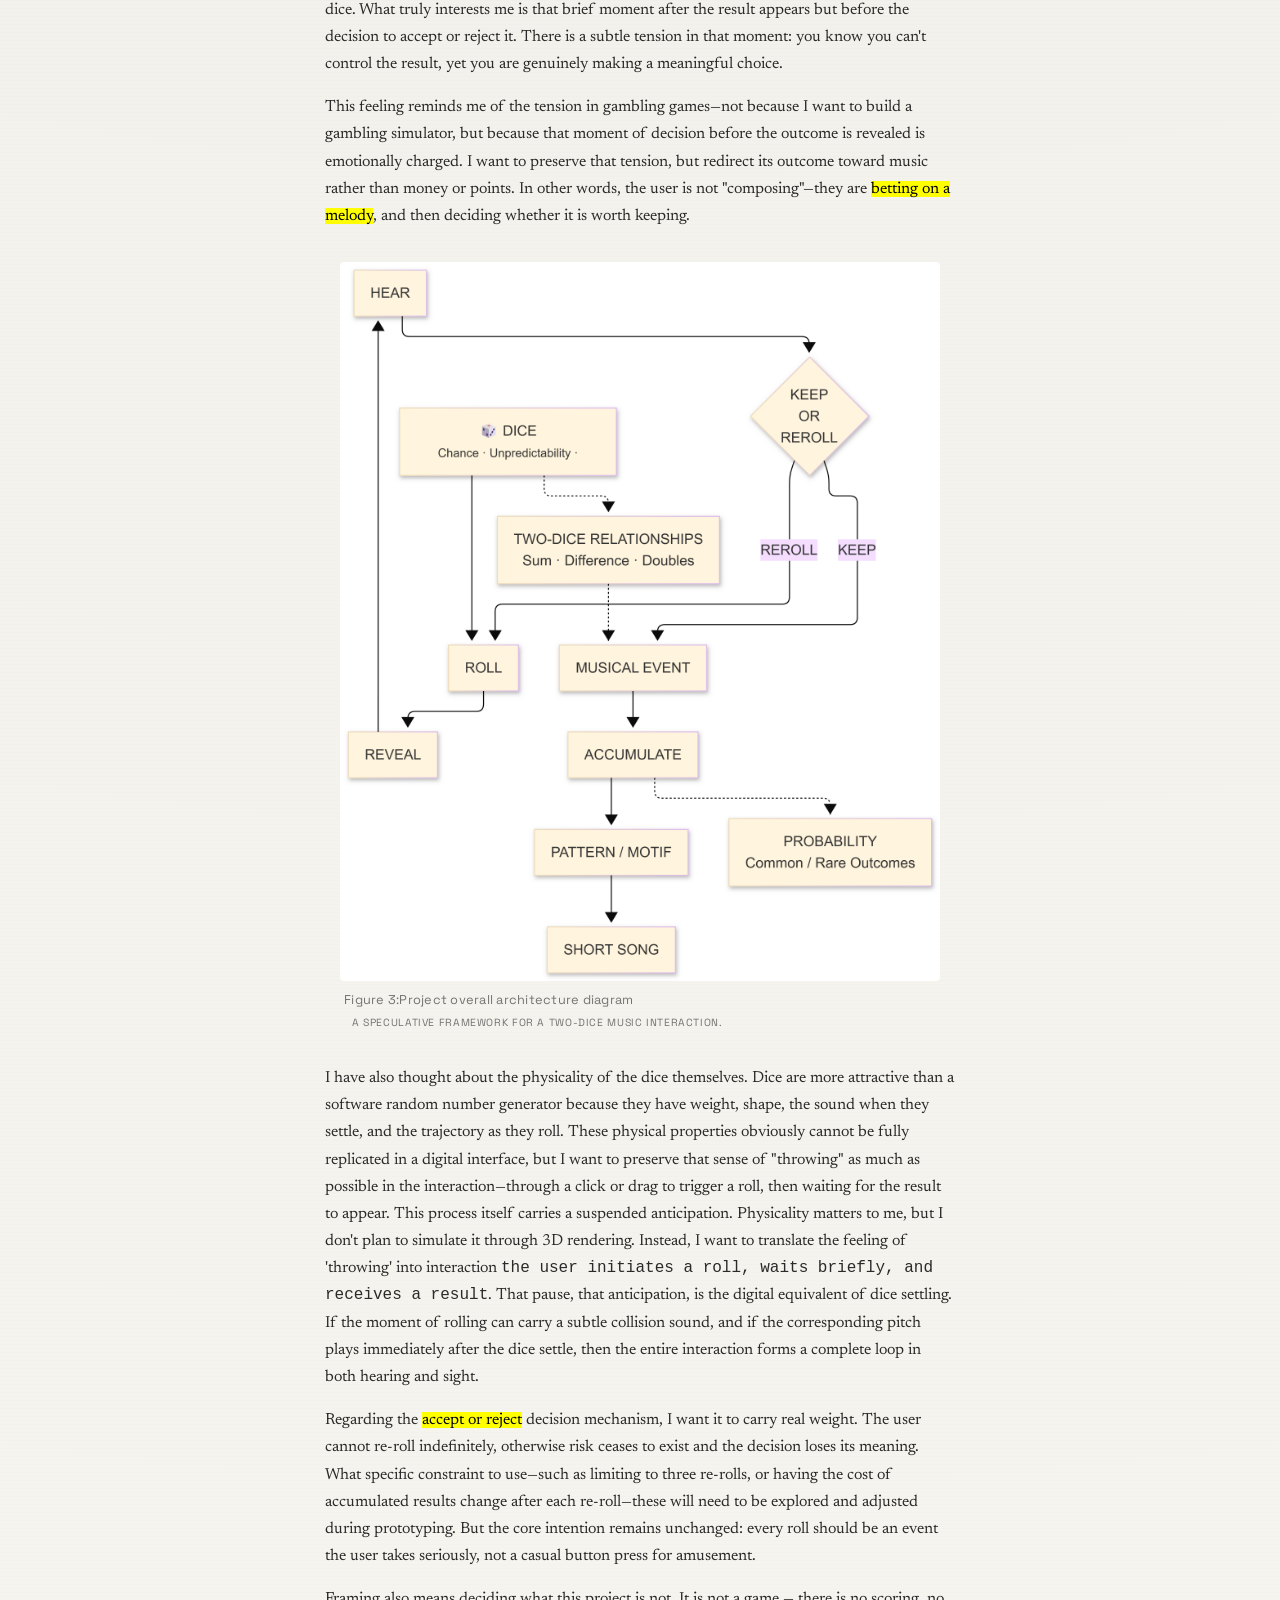
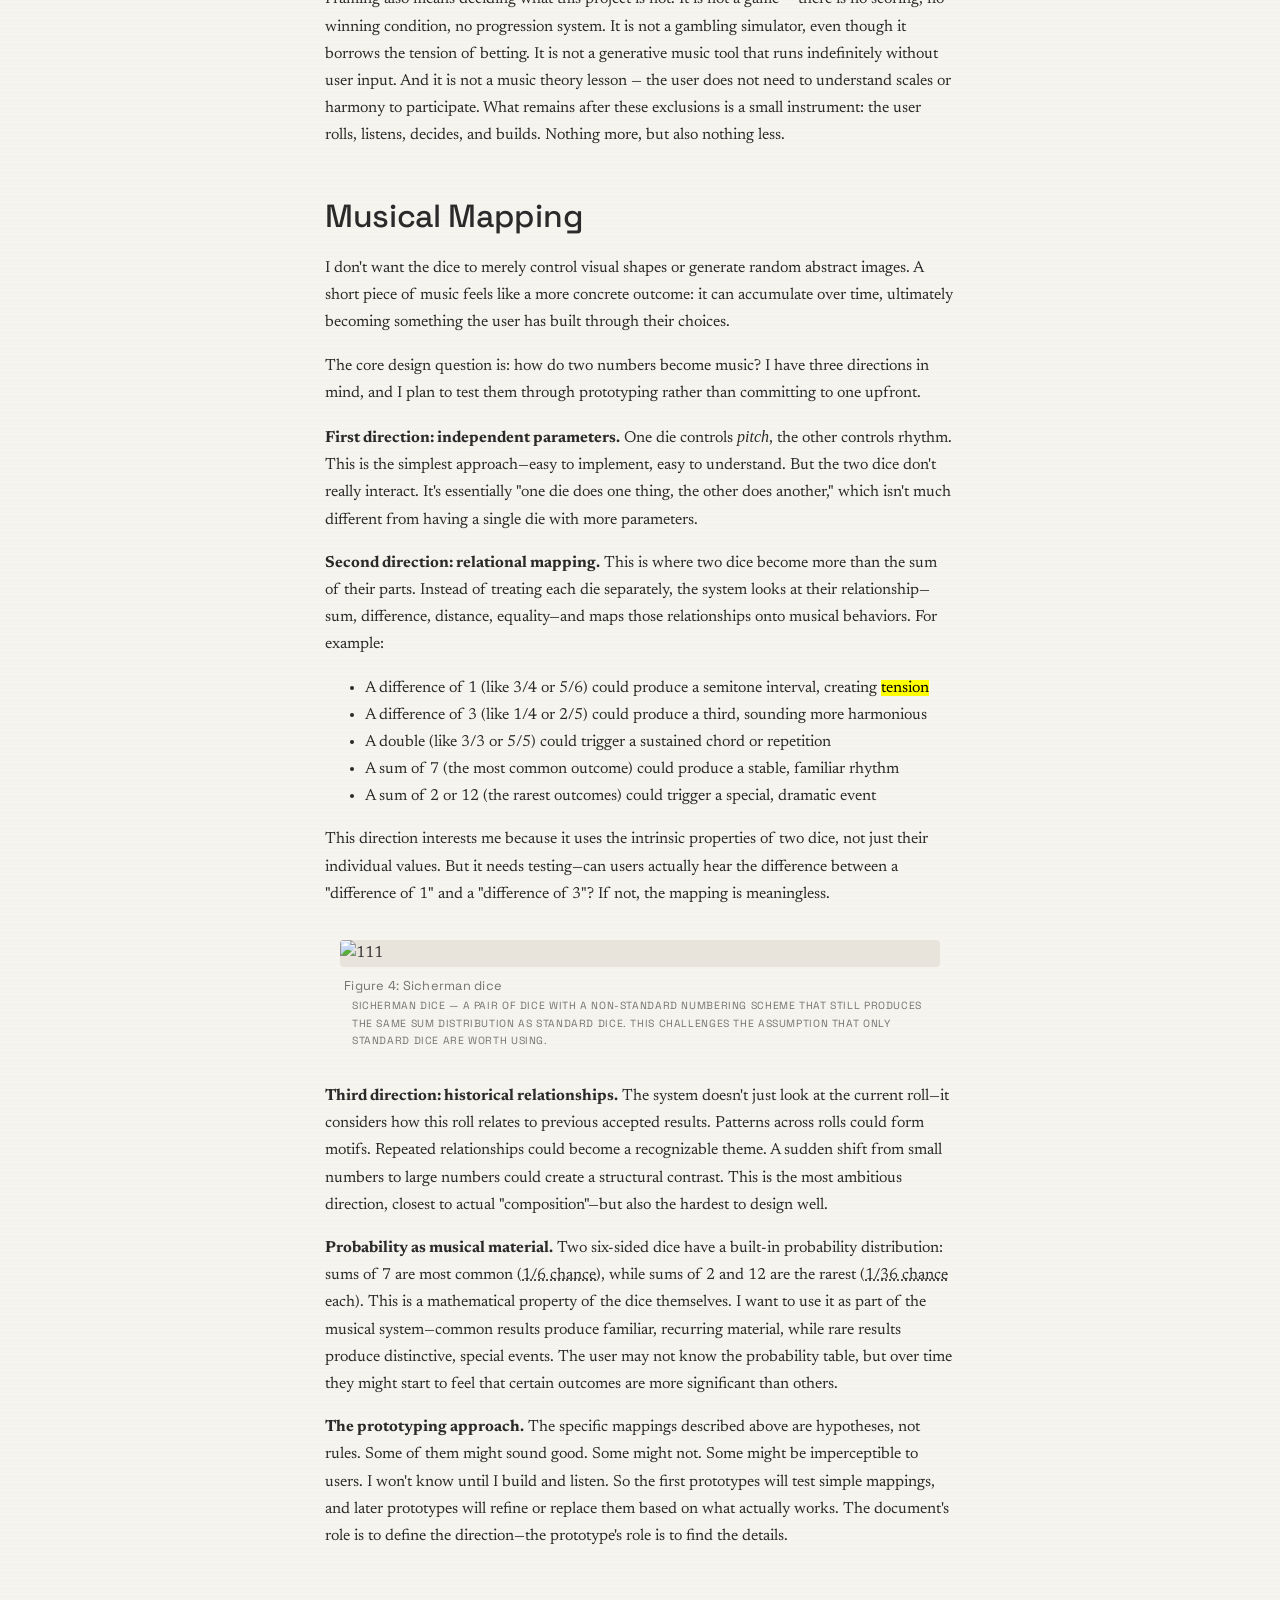
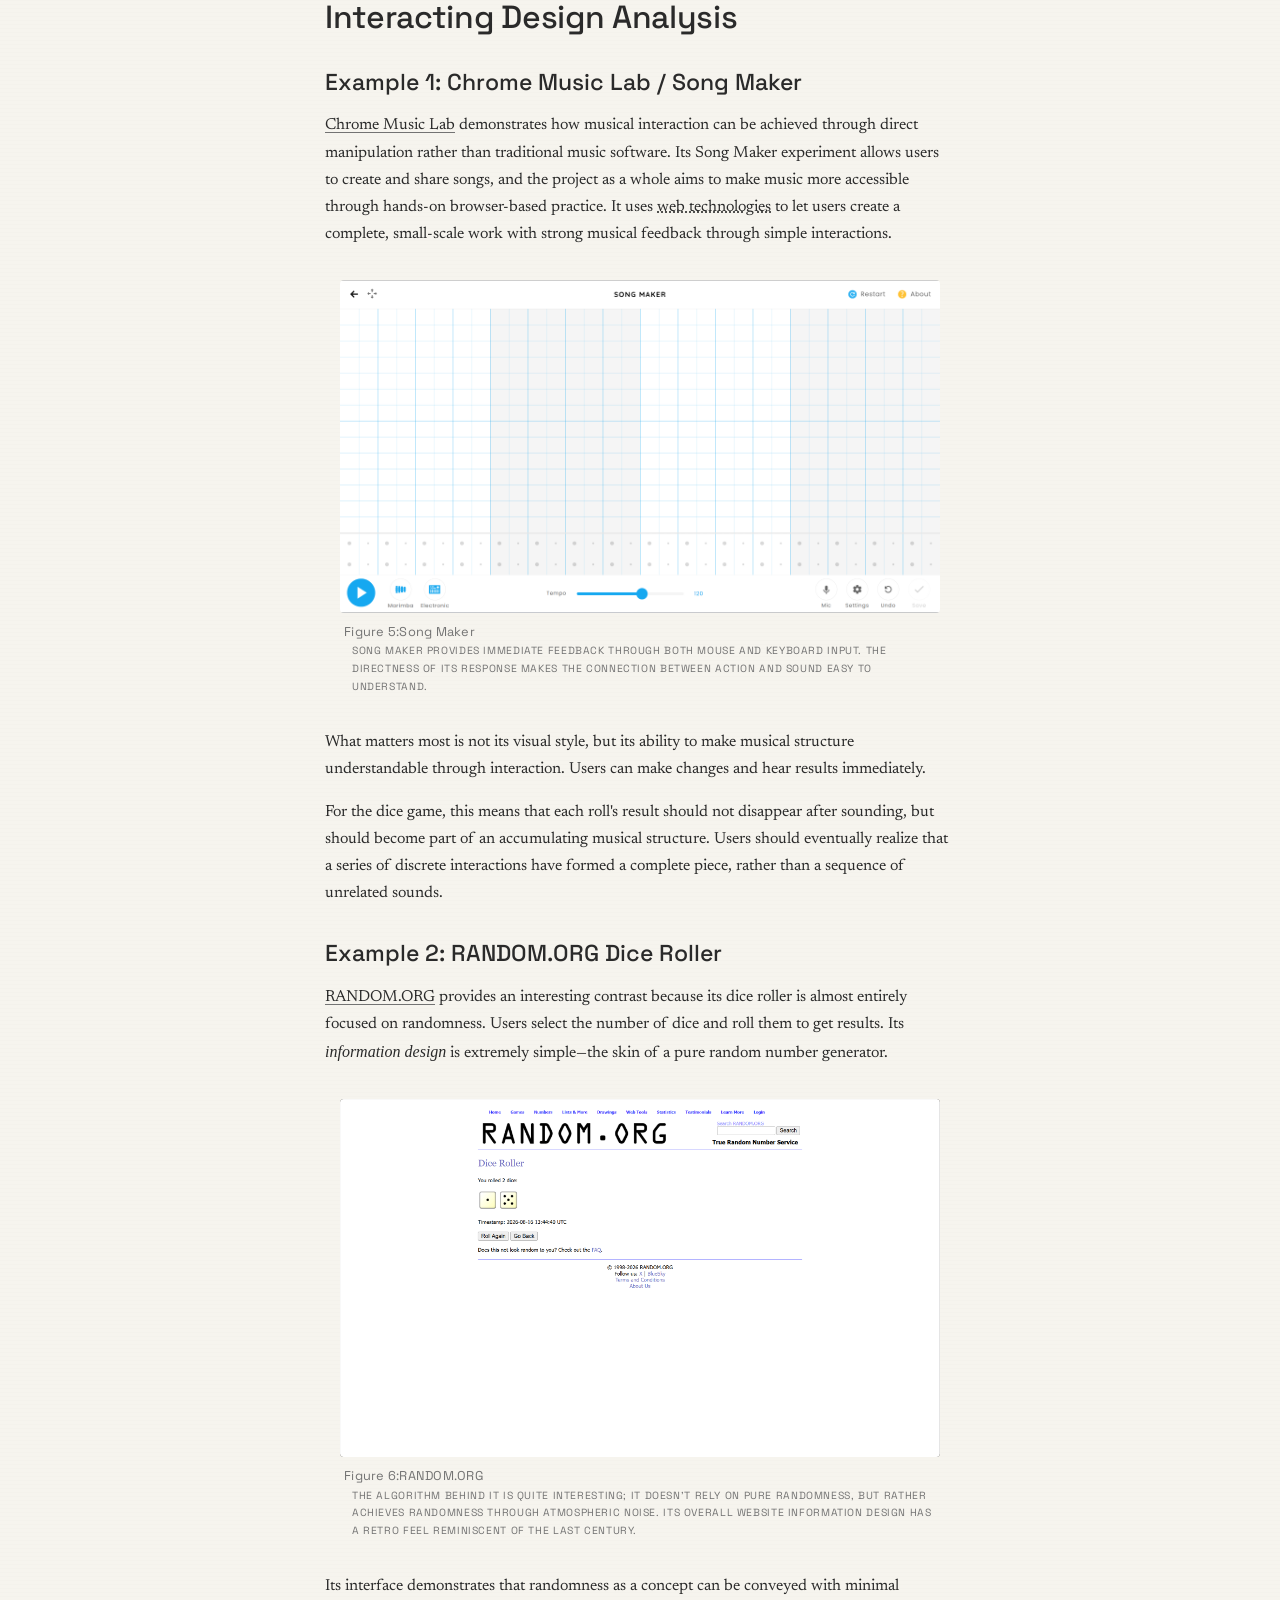
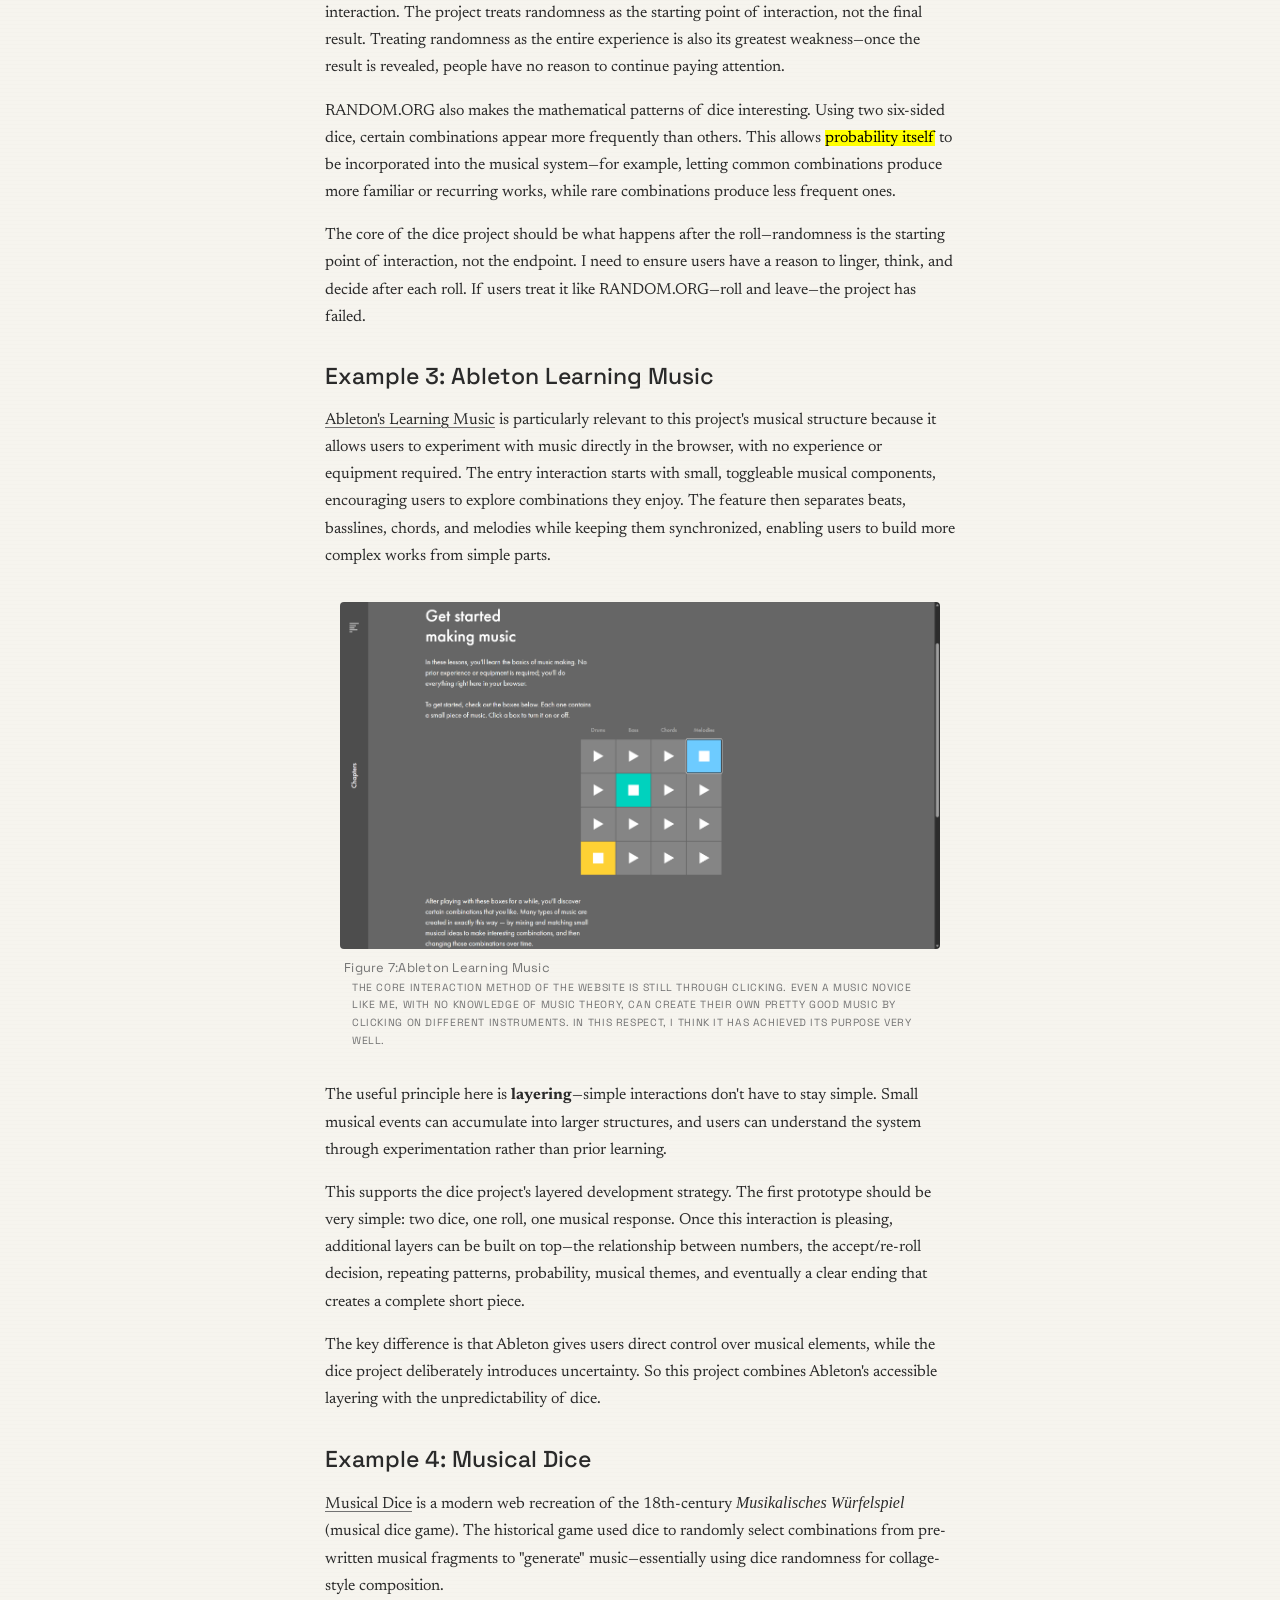
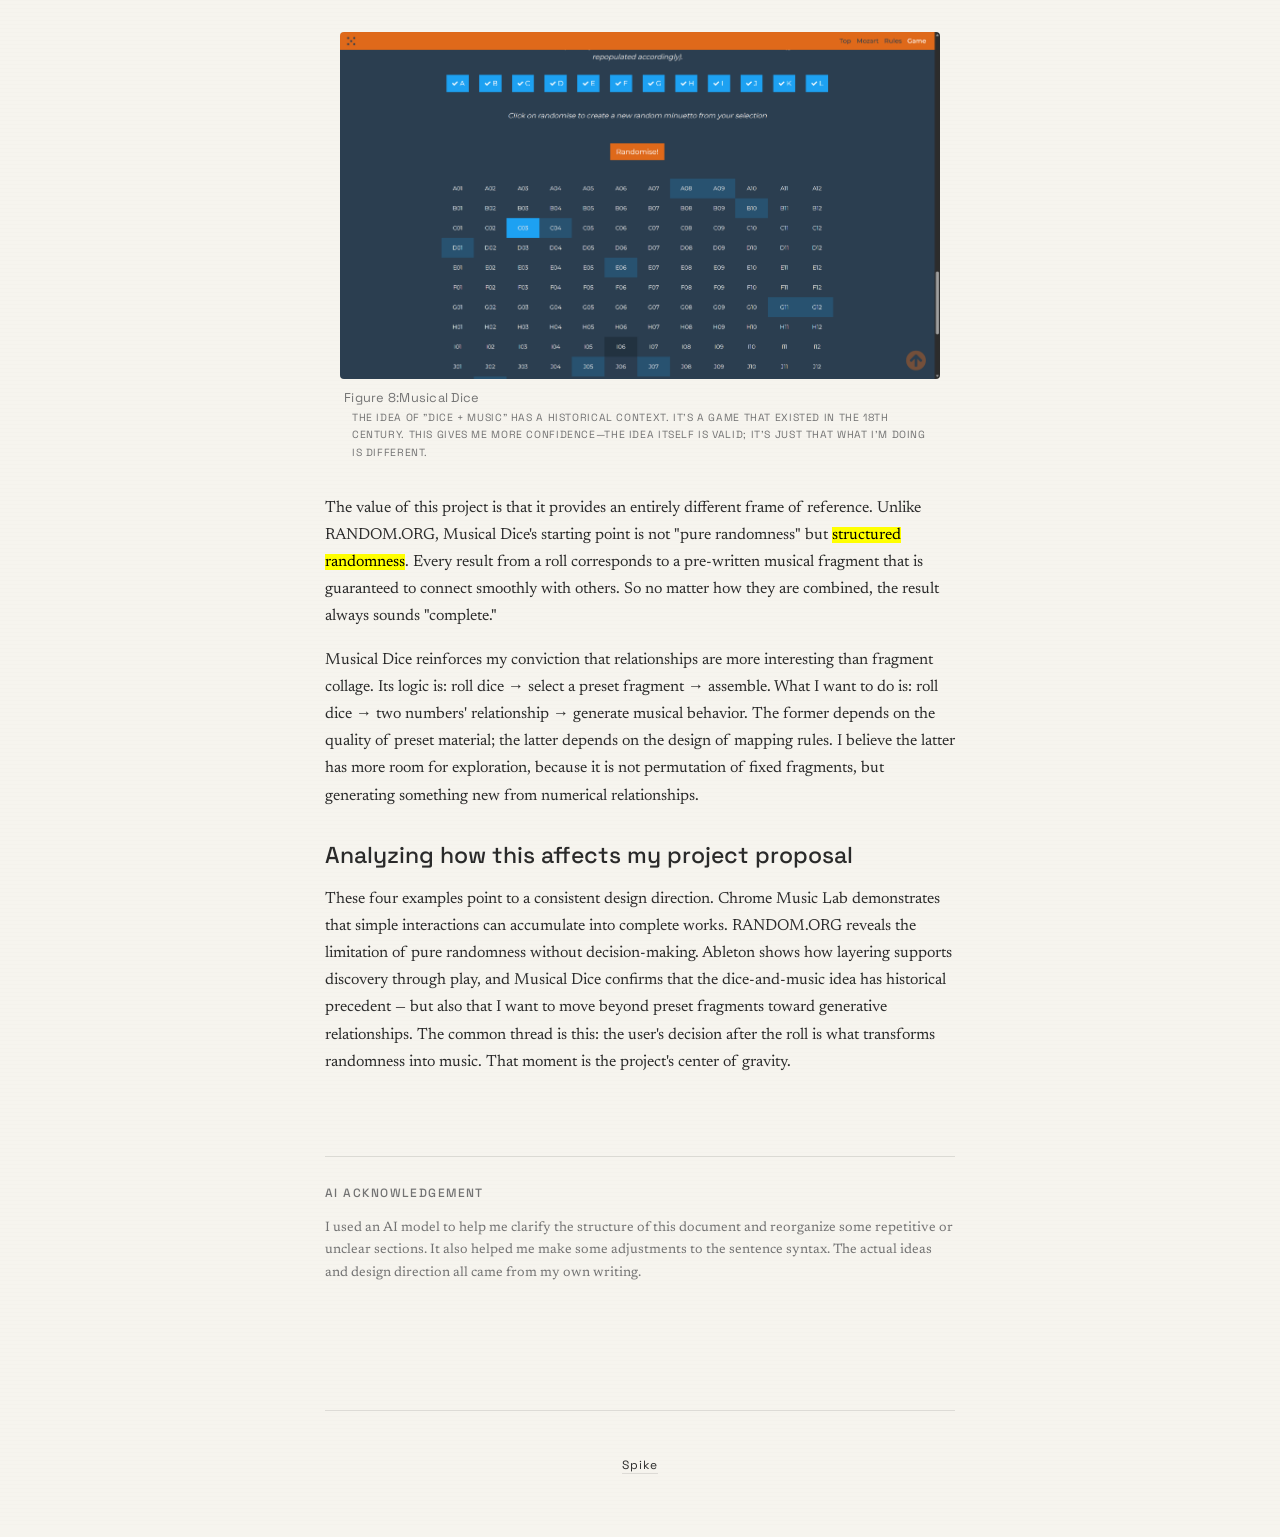
==== commit b52b847d: "111Some text has been added, some minor issues have been fixed, and many details have been added." ====
--- a/assignment1.html
+++ b/assignment1.html
@@ -46,19 +46,20 @@
                 <p>The starting point for this project is simple: I want to build a browser-based interactive toy. The user "uses" it to do something. For me, what makes a project like this good or not doesn't depend on how technically complex it is—it depends on whether the interaction itself makes people want to keep playing.</p>
                 <p>My initial idea was to work with playing cards. What interested me was the infinite possibility contained in a small deck: numbers, suits, combinations, and the decisions involved in choosing which cards to play, keep, or discard. The cards themselves are relatively simple, but the relationships between them form a more complex system. A number doesn't mean much on its own; its meaning comes from how it can be combined with other numbers, and from what the player is trying to achieve.</p>
                 <p>The more I thought about how to translate this idea into a single-player interactive scenario, the more I realized that a lot of the appeal of card games comes from the concept of playing against an opponent. Traditional card games require another player, while <cite>Balatro</cite> replaces the player with goals, scores, opponents, and increasingly complex conditions. Without those elements, the interaction can easily become little more than drawing cards and hunting for combinations. I could still use numbers, suits, and calculation to generate music, but I started to question why cards were necessary at all.</p>
+                 <figure class="img-figure">
+    <img 
+        src="https://upload.wikimedia.org/wikipedia/en/1/11/Balatro_big_blind.png?utm_source=en.wikipedia.org&utm_campaign=parser&utm_content=thumbnail_unscaled" 
+        alt="111"
+        loading="lazy"
+         >
+    <figcaption>
+        Figure 1:Balatro Card Game
+        <span class="fig-credit">Balatro shows how simple numerical objects become interesting through combination and decision.</span>
+    </figcaption>
+</figure>
                 <p>That brought me back to dice. Dice have fewer properties than playing cards, but they have one quality that is much more direct: <dfn>unpredictability</dfn>. The act of rolling dice already contains a complete interaction in itself. The user knows what might happen, but can't predict the exact outcome. This doesn't require another player, a complicated scoring system, or a sprawling game structure. The user isn't playing against an opponent—they're making decisions around probability.</p>
-                <figure class="img-figure">
-    <img 
-        src="https://encrypted-tbn0.gstatic.com/images?q=tbn:ANd9GcTRtY-_joizZCEZLC0l9bsGqSrgjkqo_95Gd7u2jXQwyw&s=10" 
-        alt="111"
-        loading="lazy"
-    >
-    <figcaption>
-        Figure 1: Sicherman dice
-        <span class="fig-credit">Dice are small, throwable items that can generate random numbers.</span>
-    </figcaption>
-</figure>
-                <p>This feels closer to the kind of interaction I'm interested in: taking a familiar real-world action and translating it into a digital system, where the action itself becomes meaningful, rather than just being a button that triggers an effect.</p>
+                
+                <p>This feels closer to the kind of interaction I'm interested in: taking a familiar real-world action and translating it into a digital system, where the action itself becomes meaningful, rather than just being a button that triggers an effect. The value I want to demonstrate is that uncertainty can be a creative material — not something to eliminate, but something to shape through decisions.</p>
             </section>
 
             <section>
@@ -109,28 +110,41 @@
         <span class="fig-credit">A speculative framework for a two-dice music interaction.</span>
     </figcaption>
 </figure>
-                <p>I have also thought about the physicality of the dice themselves. Dice are more attractive than a software random number generator because they have weight, shape, the sound when they settle, and the trajectory as they roll. These physical properties obviously cannot be fully replicated in a digital interface, but I want to preserve that sense of "throwing" as much as possible in the interaction—through a click or drag to trigger a roll, then waiting for the result to appear. This process itself carries a suspended anticipation.Physicality matters to me, but I don't plan to simulate it through 3D rendering. Instead, I want to translate the feeling of 'throwing' into interaction <code>the user initiates a roll, waits briefly, and receives a result</code>. That pause, that anticipation, is the digital equivalent of dice settling." If the moment of rolling can carry a subtle collision sound, and if the corresponding pitch plays immediately after the dice settle, then the entire interaction forms a complete loop in both hearing and sight.</p>
+                <p>I have also thought about the physicality of the dice themselves. Dice are more attractive than a software random number generator because they have weight, shape, the sound when they settle, and the trajectory as they roll. These physical properties obviously cannot be fully replicated in a digital interface, but I want to preserve that sense of "throwing" as much as possible in the interaction—through a click or drag to trigger a roll, then waiting for the result to appear. This process itself carries a suspended anticipation. Physicality matters to me, but I don't plan to simulate it through 3D rendering. Instead, I want to translate the feeling of 'throwing' into interaction <code>the user initiates a roll, waits briefly, and receives a result</code>. That pause, that anticipation, is the digital equivalent of dice settling. If the moment of rolling can carry a subtle collision sound, and if the corresponding pitch plays immediately after the dice settle, then the entire interaction forms a complete loop in both hearing and sight.</p>
                 <p>Regarding the <mark>accept or reject</mark> decision mechanism, I want it to carry real weight. The user cannot re-roll indefinitely, otherwise risk ceases to exist and the decision loses its meaning. What specific constraint to use—such as limiting to three re-rolls, or having the cost of accumulated results change after each re-roll—these will need to be explored and adjusted during prototyping. But the core intention remains unchanged: every roll should be an event the user takes seriously, not a casual button press for amusement.</p>
+
+                <p>Framing also means deciding what this project is not. It is not a game — there is no scoring, no winning condition, no progression system. It is not a gambling simulator, even though it borrows the tension of betting. It is not a generative music tool that runs indefinitely without user input. And it is not a music theory lesson — the user does not need to understand scales or harmony to participate. What remains after these exclusions is a small instrument: the user rolls, listens, decides, and builds. Nothing more, but also nothing less.</p>
             </section>
 
                <section id="response-section">
                 <h2>Musical Mapping</h2>
-                <p>I don't want the dice to merely control visual shapes or generate random abstract images. A short piece of music feels like a more concrete outcome: it can accumulate over time, ultimately becoming a game between the user and their choices.</p>
-                <p>The numerical properties of the dice can influence various aspects of music—not just mapping one number to one note. One value might affect <dfn>pitch</dfn> or <dfn>register</dfn>, another might affect duration or rhythm, and the relationship between them could determine intervals, harmony, repetition, or other musical expressions. The project will explore specific mappings through prototyping experiments using <abbr title="A framework for creating interactive music in the browser">Tone.js</abbr>.</p>
-                <p>This is also where I can learn from Balatro. <cite>Balatro</cite> doesn't try to be similar to other games. The key isn't numbers on cards. Rather, when players begin to discover various relationships and combinations that produce unexpected results, simple numerical systems become interesting. I want to apply this sense of discovery to music rather than to scores.</p>
-                  <figure class="img-figure">
-    <img 
-        src="https://upload.wikimedia.org/wikipedia/en/1/11/Balatro_big_blind.png?utm_source=en.wikipedia.org&utm_campaign=parser&utm_content=thumbnail_unscaled" 
-        alt="111"
-        loading="lazy"
-         >
-    <figcaption>
-        Figure 4:Balatro Card Game
-        <span class="fig-credit">Balatro's use of numbers is very clever, and I also need to give users a reason to keep throwing and a penalty mechanism. For example, they shouldn't be able to re-throw indefinitely.</span>
-    </figcaption>
-</figure>
-                <p>Therefore, a roll like 2 and 5 shouldn't just mean "play note 2 and note 5." The system might interpret their relationship as a <mark>musical event</mark>. Repetitive or unusual relationships might gradually form changes in the overall composition. Users might start to realize that certain types of rolls tend to produce specific types of sounds, but still can't be completely certain of the next outcome.</p>
-                <p>This is actually quite similar to my previous work with translation. <cite>Between Typing</cite>—but the source of unpredictability is different. In <cite>Between Typing</cite>, the user's typing behavior becomes musical material. Here, the user's choices based on chance also become musical material. The user doesn't directly compose every note, but their choices determine which unpredictable events ultimately remain in the piece.</p>
+                <p>I don't want the dice to merely control visual shapes or generate random abstract images. A short piece of music feels like a more concrete outcome: it can accumulate over time, ultimately becoming something the user has built through their choices.</p>
+                <p>The core design question is: how do two numbers become music? I have three directions in mind, and I plan to test them through prototyping rather than committing to one upfront.</p>
+                <p><strong>First direction: independent parameters.</strong> One die controls <dfn>pitch</dfn>, the other controls rhythm. This is the simplest approach—easy to implement, easy to understand. But the two dice don't really interact. It's essentially "one die does one thing, the other does another," which isn't much different from having a single die with more parameters.</p>
+                <p><strong>Second direction: relational mapping.</strong> This is where two dice become more than the sum of their parts. Instead of treating each die separately, the system looks at their relationship—sum, difference, distance, equality—and maps those relationships onto musical behaviors. For example:</p>
+                <ul>
+                    <li>A difference of 1 (like 3/4 or 5/6) could produce a semitone interval, creating <mark>tension</mark></li>
+                    <li>A difference of 3 (like 1/4 or 2/5) could produce a third, sounding more harmonious</li>
+                    <li>A double (like 3/3 or 5/5) could trigger a sustained chord or repetition</li>
+                    <li>A sum of 7 (the most common outcome) could produce a stable, familiar rhythm</li>
+                    <li>A sum of 2 or 12 (the rarest outcomes) could trigger a special, dramatic event</li>
+                </ul>
+                <p>This direction interests me because it uses the intrinsic properties of two dice, not just their individual values. But it needs testing—can users actually hear the difference between a "difference of 1" and a "difference of 3"? If not, the mapping is meaningless.</p>
+                 
+<figure class="img-figure">
+    <img 
+        src="https://encrypted-tbn0.gstatic.com/images?q=tbn:ANd9GcTRtY-_joizZCEZLC0l9bsGqSrgjkqo_95Gd7u2jXQwyw&s=10" 
+        alt="111"
+        loading="lazy"
+    >
+    <figcaption>
+        Figure 4: Sicherman dice
+        <span class="fig-credit">Sicherman dice — a pair of dice with a non-standard numbering scheme that still produces the same sum distribution as standard dice. This challenges the assumption that only standard dice are worth using.</span>
+    </figcaption>
+</figure>
+                <p><strong>Third direction: historical relationships.</strong> The system doesn't just look at the current roll—it considers how this roll relates to previous accepted results. Patterns across rolls could form motifs. Repeated relationships could become a recognizable theme. A sudden shift from small numbers to large numbers could create a structural contrast. This is the most ambitious direction, closest to actual "composition"—but also the hardest to design well.</p>
+                <p><strong>Probability as musical material.</strong> Two six-sided dice have a built-in probability distribution: sums of 7 are most common (<abbr title="approximately 16.7%">1/6 chance</abbr>), while sums of 2 and 12 are the rarest (<abbr title="approximately 2.8%">1/36 chance</abbr> each). This is a mathematical property of the dice themselves. I want to use it as part of the musical system—common results produce familiar, recurring material, while rare results produce distinctive, special events. The user may not know the probability table, but over time they might start to feel that certain outcomes are more significant than others.</p>
+                <p><strong>The prototyping approach.</strong> The specific mappings described above are hypotheses, not rules. Some of them might sound good. Some might not. Some might be imperceptible to users. I won't know until I build and listen. So the first prototypes will test simple mappings, and later prototypes will refine or replace them based on what actually works. The document's role is to define the direction—the prototype's role is to find the details.</p>
             </section>
 
             <section id="interacting-design-section">
@@ -147,7 +161,7 @@
          >
     <figcaption>
         Figure 5:Song Maker
-        <span class="fig-credit">feedback was very interesting and very direct; it directly used MIDI from the keyboard.</span>
+        <span class="fig-credit">Song Maker provides immediate feedback through both mouse and keyboard input. The directness of its response makes the connection between action and sound easy to understand.</span>
     </figcaption>
 </figure>
                     <p>What matters most is not its visual style, but its ability to make musical structure understandable through interaction. Users can make changes and hear results immediately.</p>
@@ -184,7 +198,7 @@
          >
     <figcaption>
         Figure 7:Ableton Learning Music
-        <span class="fig-credit">The core interaction method of the website is still through clicking. Of course, after clicking, you can hear great preset music. Even a music novice like me, with no knowledge of music theory, can create their own pretty good music by clicking on different instruments. In this respect, I think it has achieved its purpose very well.</span>
+        <span class="fig-credit">The core interaction method of the website is still through clicking. Even a music novice like me, with no knowledge of music theory, can create their own pretty good music by clicking on different instruments. In this respect, I think it has achieved its purpose very well.</span>
     </figcaption>
 </figure>
                     <p>The useful principle here is <strong>layering</strong>—simple interactions don't have to stay simple. Small musical events can accumulate into larger structures, and users can understand the system through experimentation rather than prior learning.</p>
@@ -210,6 +224,10 @@
                     <p>Musical Dice reinforces my conviction that relationships are more interesting than fragment collage. Its logic is: roll dice → select a preset fragment → assemble. What I want to do is: roll dice → two numbers' relationship → generate musical behavior. The former depends on the quality of preset material; the latter depends on the design of mapping rules. I believe the latter has more room for exploration, because it is not permutation of fixed fragments, but generating something new from numerical relationships.</p>
                 </section>
             </section>
+             <section id="synthesis-section">
+             <h3>Analyzing how this affects my project proposal</h3>
+                <p>These four examples point to a consistent design direction. Chrome Music Lab demonstrates that simple interactions can accumulate into complete works. RANDOM.ORG reveals the limitation of pure randomness without decision-making. Ableton shows how layering supports discovery through play, and Musical Dice confirms that the dice-and-music idea has historical precedent — but also that I want to move beyond preset fragments toward generative relationships. The common thread is this: the user's decision after the roll is what transforms randomness into music. That moment is the project's center of gravity.</p>
+                </section>
         </article>
     </main>
 
